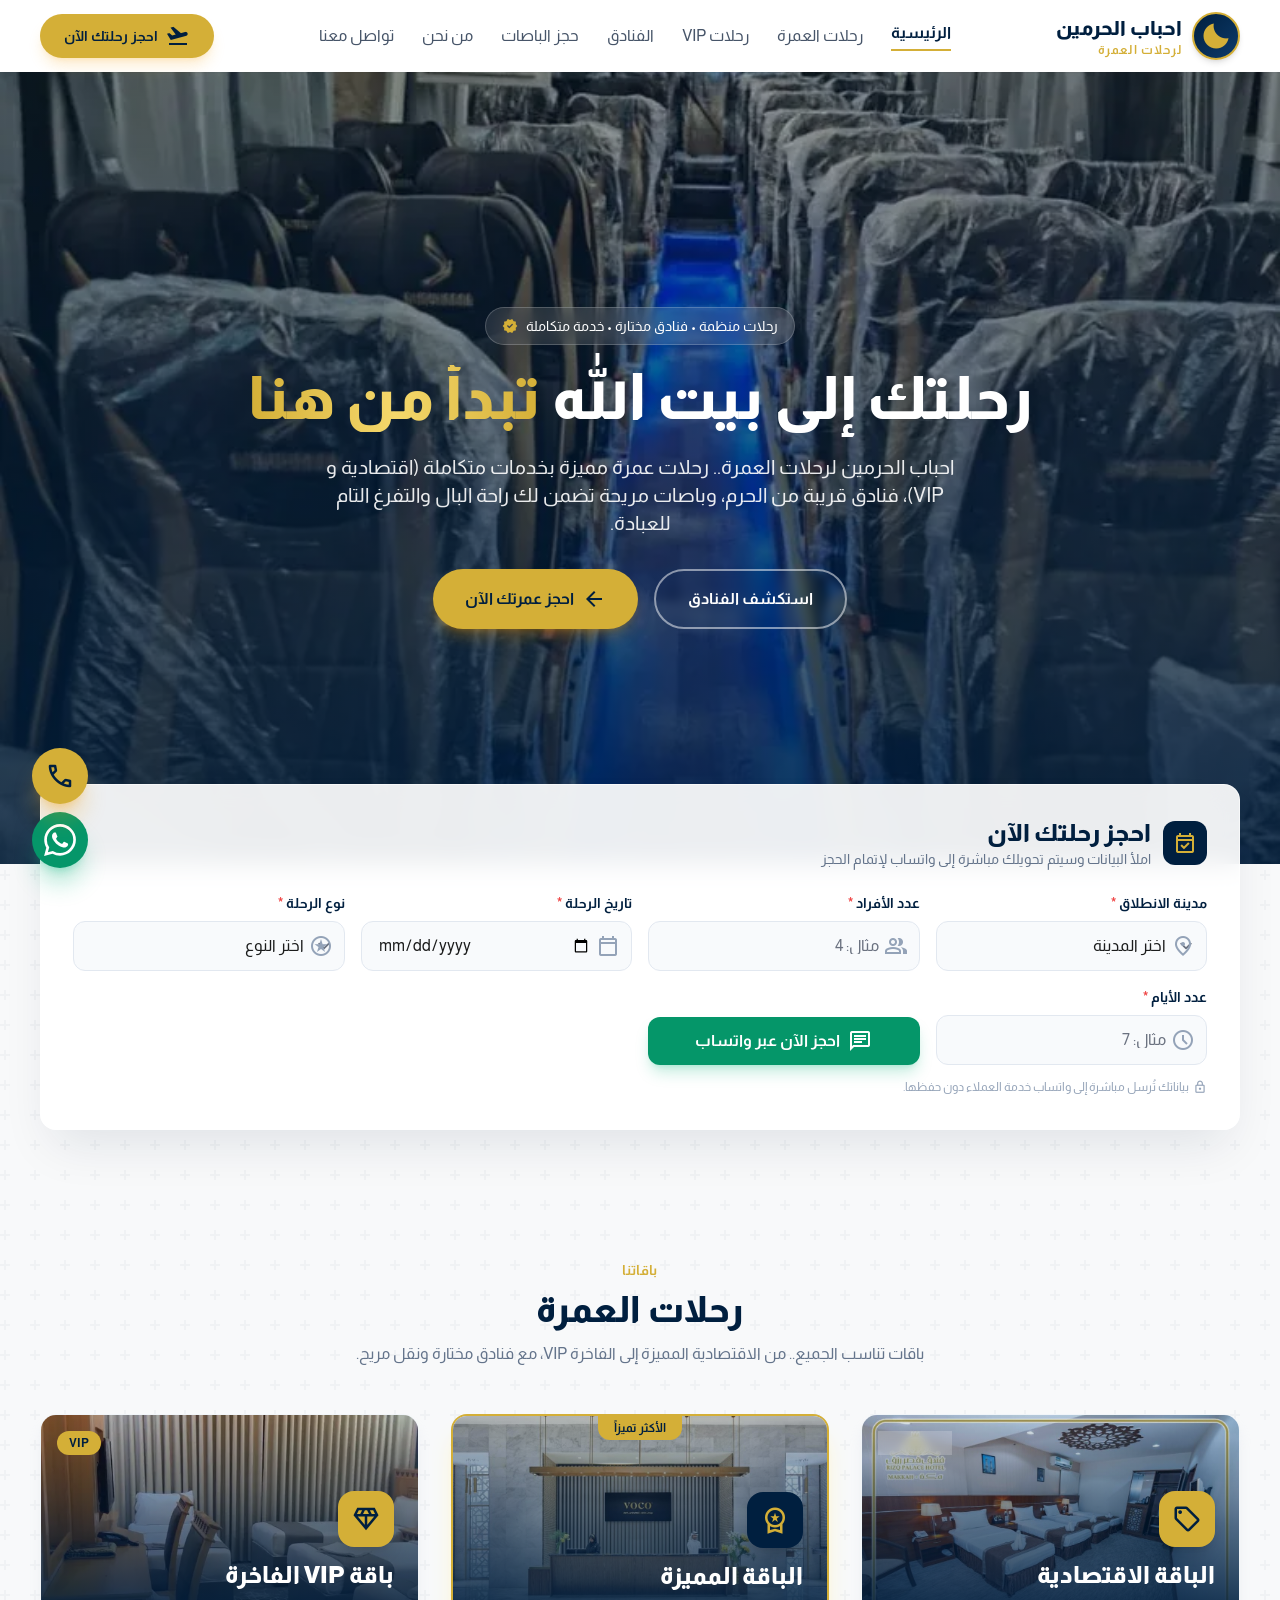
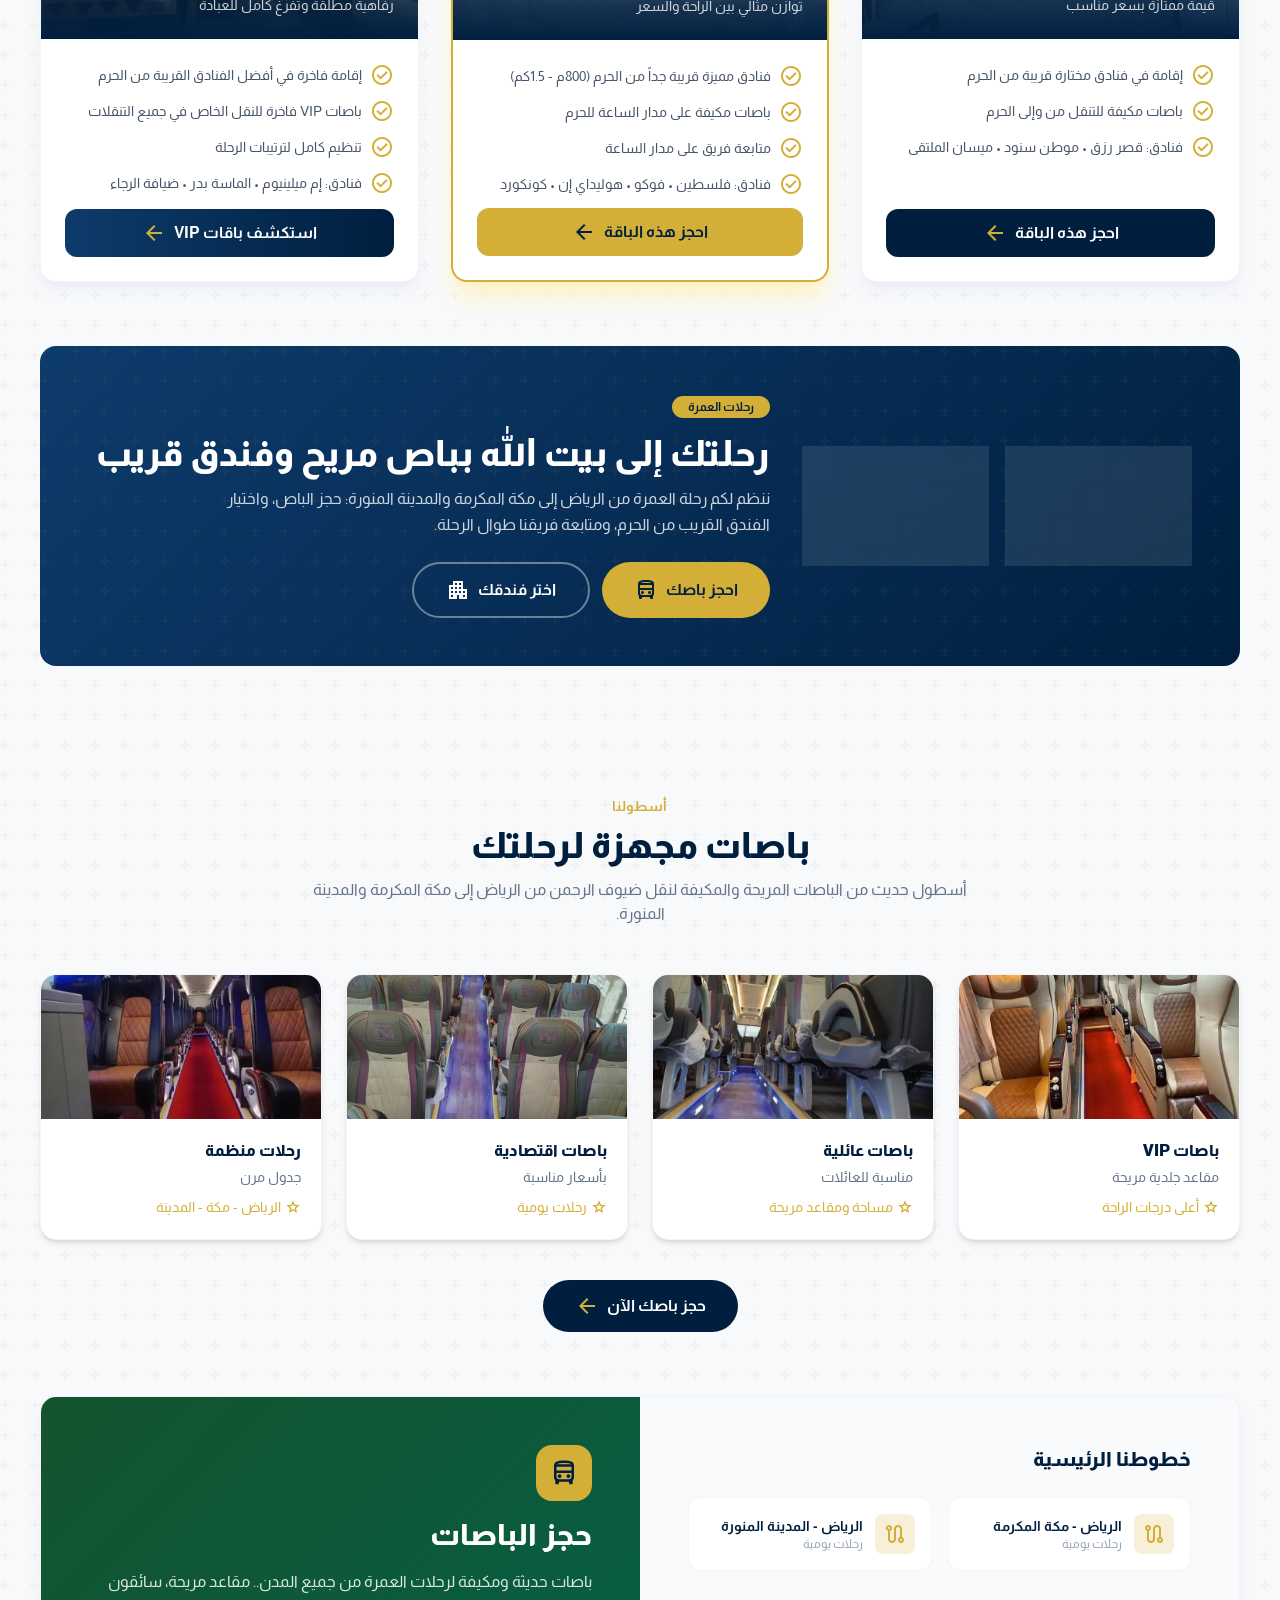
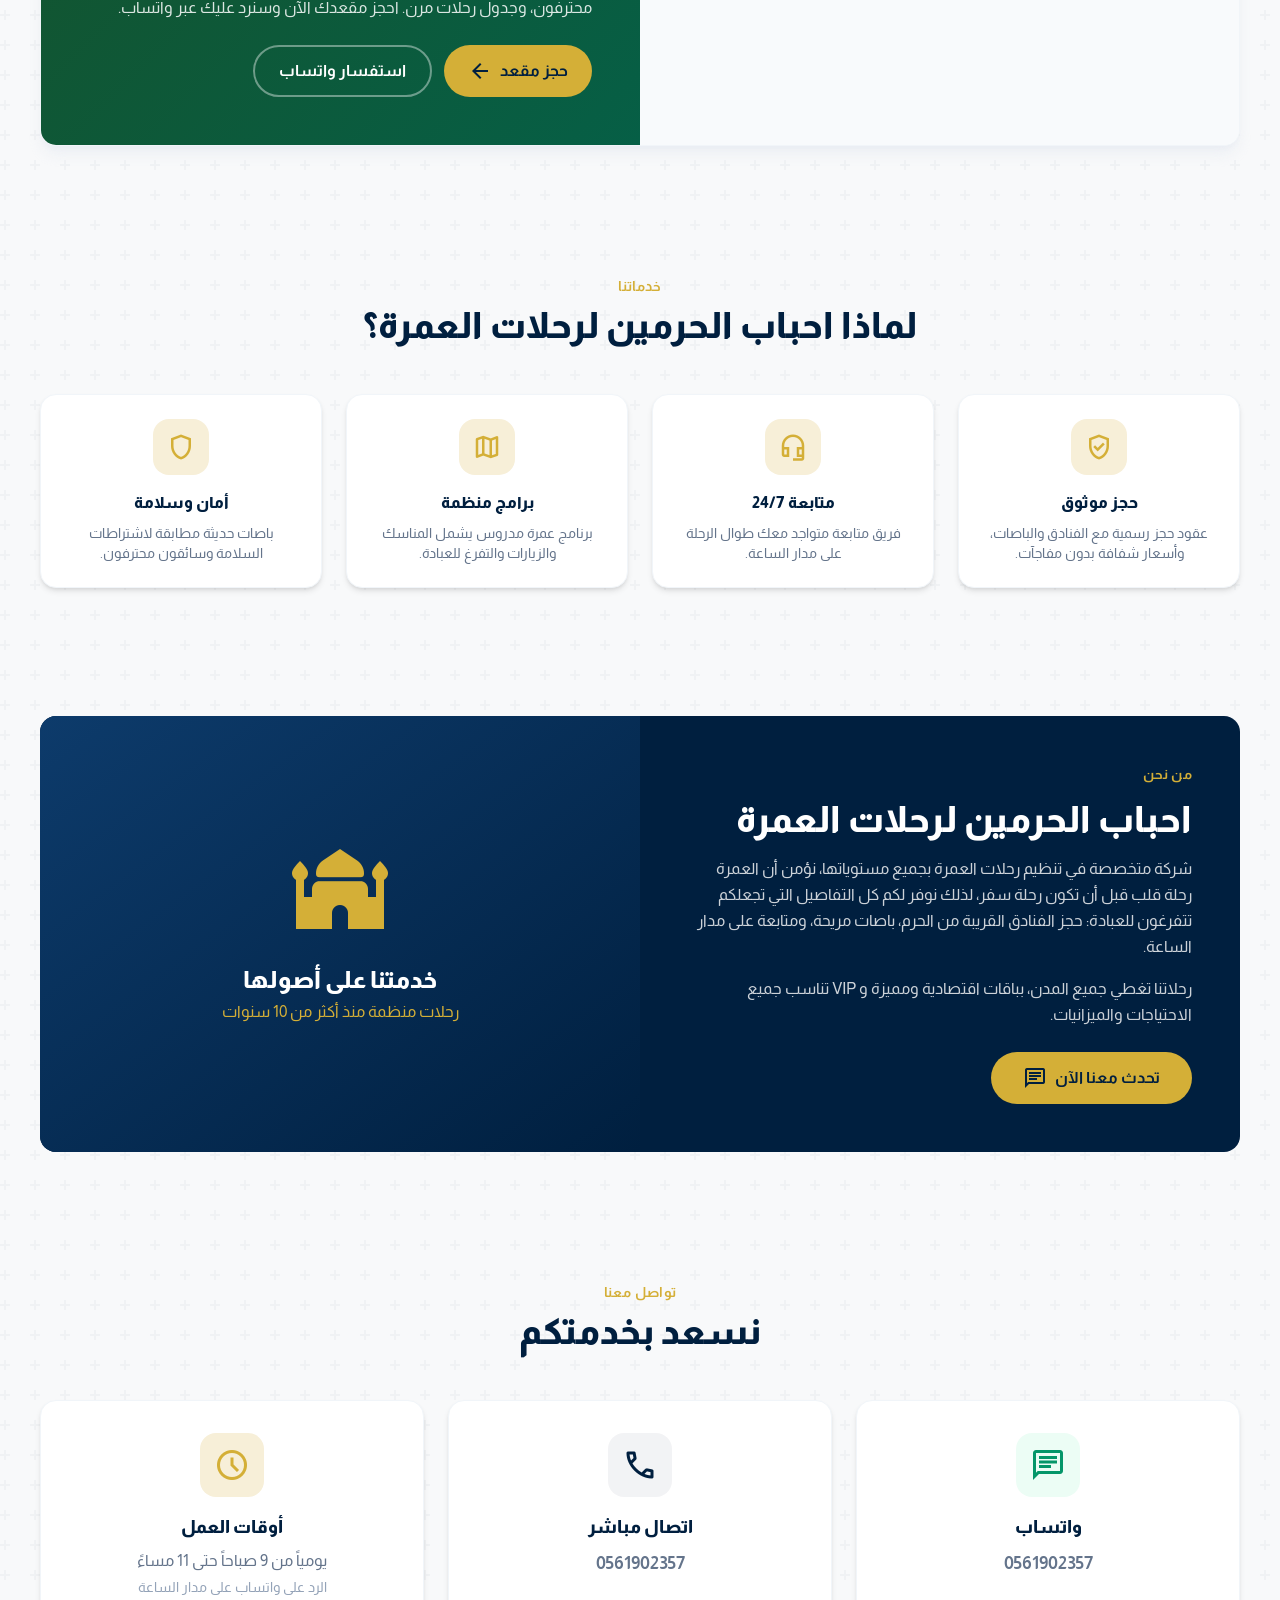
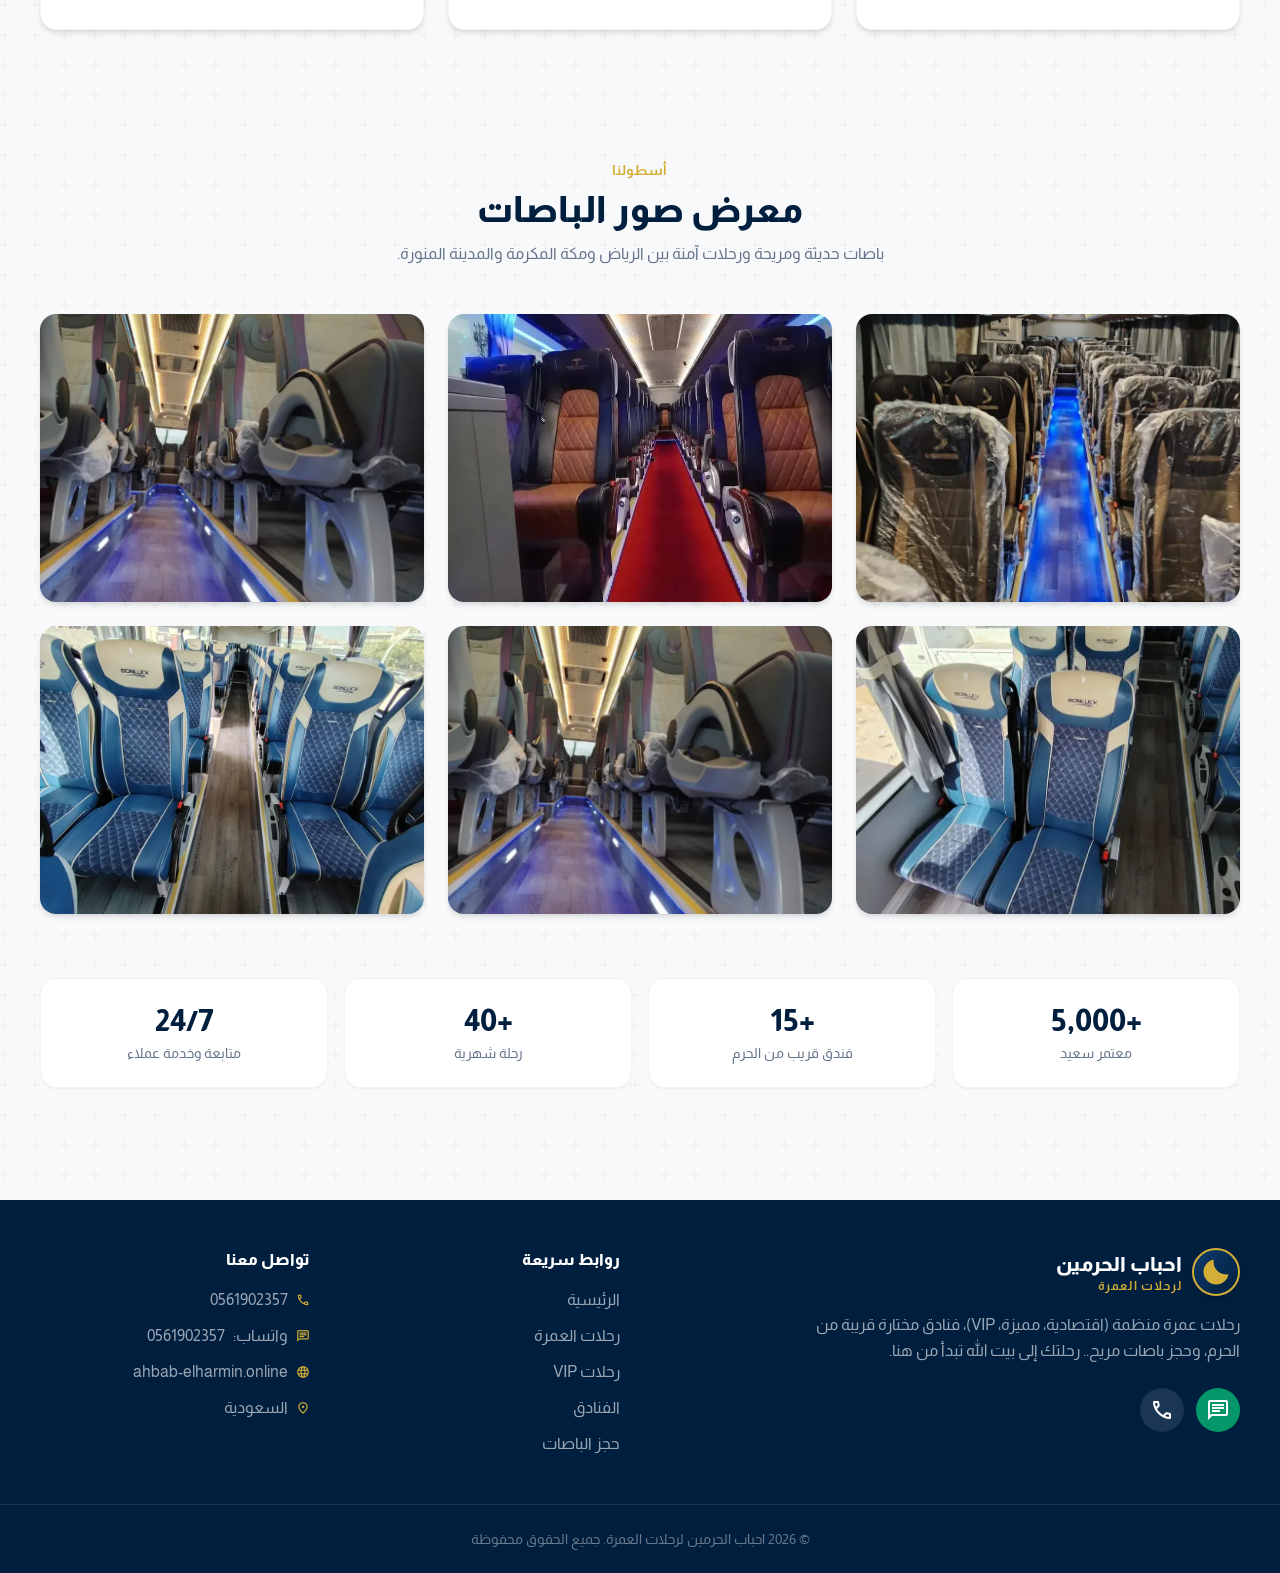
==== index.html @ 5de03bab "Add files via upload" ====
<!DOCTYPE html>
<html dir="rtl" lang="ar">
<head>
<meta charset="utf-8"/>
<meta content="width=device-width, initial-scale=1.0" name="viewport"/>
<title>احباب الحرمين لرحلات العمرة - رحلتك إلى بيت الله تبدأ من هنا</title>
<link href="https://ahbab-elharmin.online/" rel="canonical"/>
<link href="favicon.svg" rel="icon" type="image/svg+xml"/>
<meta content="رحلات عمرة منظمة، فنادق قريبة من الحرم، حجز باصات، وباقات VIP. احجز رحلتك إلى بيت الله الحرام مع احباب الحرمين لرحلات العمرة." name="description"/>
<meta content="احباب الحرمين لرحلات العمرة - رحلتك إلى بيت الله تبدأ من هنا" property="og:title"/>
<meta content="https://ahbab-elharmin.online/" property="og:url"/>
<meta content="website" property="og:type"/>
<meta content="احباب الحرمين لرحلات العمرة" property="og:site_name"/>
<meta content="ar_SA" property="og:locale"/>
<meta content="رحلات عمرة منظمة، فنادق قريبة من الحرم، حجز باصات، وباقات VIP. احجز رحلتك إلى بيت الله الحرام مع احباب الحرمين لرحلات العمرة." property="og:description"/>
<meta content="https://ahbab-elharmin.online/assets/og-image.jpg" property="og:image"/>
<meta content="1200" property="og:image:width"/>
<meta content="630" property="og:image:height"/>
<meta content="image/jpeg" property="og:image:type"/>
<meta content="احباب الحرمين لرحلات العمرة - ahbab-elharmin.online" property="og:image:alt"/>
<meta content="https://ahbab-elharmin.online/assets/og-image.jpg" property="og:image:secure_url"/>
<meta content="summary_large_image" name="twitter:card"/>
<meta content="احباب الحرمين لرحلات العمرة - رحلتك إلى بيت الله تبدأ من هنا" name="twitter:title"/>
<meta content="رحلات عمرة منظمة، فنادق قريبة من الحرم، حجز باصات، وباقات VIP." name="twitter:description"/>
<meta content="https://ahbab-elharmin.online/assets/og-image.jpg" name="twitter:image"/>
<link rel="preload" as="image" href="img/bus/busvip1.webp" fetchpriority="high"/>
<link rel="preload" as="font" type="font/woff2" href="assets/fonts/almarai-800-arabic.woff2" crossorigin/>
<link rel="preload" as="font" type="font/woff2" href="assets/fonts/almarai-700-arabic.woff2" crossorigin/>
<link rel="preload" as="font" type="font/woff2" href="assets/fonts/almarai-400-arabic.woff2" crossorigin/>
<link rel="preload" as="font" type="font/woff2" href="assets/fonts/material-symbols.woff2" crossorigin/>
<link href="assets/site.css?v=20261026" rel="stylesheet"/>
<style>
    body { font-family: 'Almarai', sans-serif; background-color: #F8F9FA; color: #1b1c1c; }
    .islamic-pattern {
      background-image: url("data:image/svg+xml,%3Csvg width='60' height='60' viewBox='0 0 60 60' xmlns='http://www.w3.org/2000/svg'%3E%3Cg fill='none' fill-rule='evenodd'%3E%3Cg fill='%23001F3F' fill-opacity='0.03'%3E%3Cpath d='M36 34v-4h-2v4h-4v2h4v4h2v-4h4v-2h-4zm0-30V0h-2v4h-4v2h4v4h2V6h4V4h-4zM6 34v-4H4v4H0v2h4v4h2v-4h4v-2H6zM6 4V0H4v4H0v2h4v4h2V6h4V4H6z'/%3E%3C/g%3E%3C/g%3E%3C/svg%3E");
    }
    .hero-gradient { background: linear-gradient(to bottom, rgba(0, 31, 63, 0.35) 0%, rgba(0, 31, 63, 0.85) 100%); }
    .hero-slide { transition: opacity 1.5s ease-in-out; }
    .glass-panel { background: rgba(255, 255, 255, 0.92); backdrop-filter: blur(12px); }
    .gold-text { background: linear-gradient(90deg, #D4AF37, #f5d86b, #D4AF37); -webkit-background-clip: text; background-clip: text; color: transparent; }
    .hotel-gradient-1 { background: linear-gradient(135deg, #0d3b6b, #001F3F); }
    .hotel-gradient-2 { background: linear-gradient(135deg, #b8962e, #D4AF37); }
    .hotel-gradient-3 { background: linear-gradient(135deg, #14532d, #065f46); }
    .hotel-gradient-4 { background: linear-gradient(135deg, #4a1d96, #1e1b4b); }
    .hotel-gradient-5 { background: linear-gradient(135deg, #9a3412, #431407); }
    .hotel-gradient-6 { background: linear-gradient(135deg, #0e7490, #164e63); }
    html { scroll-behavior: smooth; }
  </style>
</head>
<body class="islamic-pattern antialiased overflow-x-hidden relative">
<!-- Top Navigation -->
<nav class="relative z-50 bg-white shadow-sm">
  <div class="flex justify-between items-center w-full px-4 md:px-10 max-w-7xl mx-auto py-3">
    <a href="/" class="flex items-center gap-2.5 shrink-0 group">
      <span class="relative flex items-center justify-center w-11 h-11 md:w-12 md:h-12 rounded-full bg-gradient-to-br from-brand-navy to-brand-navy-light border-2 border-brand-gold shadow-md group-hover:scale-105 transition-transform">
        <span class="material-symbols-outlined text-brand-gold text-2xl md:text-3xl" style="font-variation-settings:'FILL' 1;">bedtime</span>
      </span>
      <span class="flex flex-col leading-tight">
        <span class="font-extrabold text-lg md:text-xl text-brand-navy dark:text-white">احباب الحرمين</span>
        <span class="text-[11px] md:text-xs font-bold text-brand-gold tracking-widest">لرحلات العمرة</span>
      </span>
    </a>
    <div class="hidden lg:flex gap-7 items-center">
      <a class="text-brand-navy font-bold border-b-2 border-brand-gold pb-1" href="/">الرئيسية</a>
      <a class="text-slate-600 hover:text-brand-navy font-medium transition-colors" href="/#packages">رحلات العمرة</a>
      <a class="text-slate-600 hover:text-brand-navy font-medium transition-colors" href="vip">رحلات VIP</a>
      <a class="text-slate-600 hover:text-brand-navy font-medium transition-colors" href="hotels">الفنادق</a>
      <a class="text-slate-600 hover:text-brand-navy font-medium transition-colors" href="buses">حجز الباصات</a>
      <a class="text-slate-600 hover:text-brand-navy font-medium transition-colors" href="/#about">من نحن</a>
      <a class="text-slate-600 hover:text-brand-navy font-medium transition-colors" href="/#contact">تواصل معنا</a>
    </div>
    <div class="flex items-center gap-3 flex-row-reverse">
      <a href="https://wa.me/966561902357" target="_blank" class="hidden md:flex items-center gap-2 bg-brand-gold text-brand-navy font-bold text-sm px-6 py-2.5 rounded-full hover:bg-yellow-500 transition-all shadow-lg shadow-amber-500/20">
        <span class="material-symbols-outlined">flight_takeoff</span>
        احجز رحلتك الآن
      </a>
      <a href="tel:+966561902357" class="flex md:hidden items-center justify-center w-10 h-10 rounded-full bg-emerald-600 text-white">
        <span class="material-symbols-outlined">call</span>
      </a>
    </div>
  </div>
</nav>

<main>
<!-- Hero Section -->
<section class="relative w-full min-h-[88vh] flex items-center justify-center">
  <div class="absolute inset-0 hero-slide bg-cover bg-center opacity-100" style="background-image:url('img/bus/busvip1.webp')"></div>
  <div class="absolute inset-0 hero-slide bg-cover bg-center opacity-0" data-bg="img/bus/riyadh-makkah.webp"></div>
  <div class="absolute inset-0 hero-slide bg-cover bg-center opacity-0" data-bg="img/bus/bus2.webp"></div>
  <div class="absolute inset-0 hero-gradient"></div>
  <div class="relative z-20 text-center px-4 md:px-10 max-w-7xl mx-auto py-16 flex flex-col items-center gap-6">
    <span class="px-4 py-1.5 rounded-full bg-white/10 backdrop-blur-md border border-white/20 text-white text-sm flex items-center gap-2 flex-row-reverse">
      <span class="material-symbols-outlined text-brand-gold text-base" style="font-variation-settings:'FILL' 1;">verified</span>
      رحلات منظمة • فنادق مختارة • خدمة متكاملة
    </span>
    <h1 class="font-extrabold text-4xl md:text-6xl text-white leading-tight max-w-4xl">رحلتك إلى بيت الله <span class="gold-text">تبدأ من هنا</span></h1>
    <p class="text-lg md:text-xl text-white/90 max-w-2xl leading-relaxed">احباب الحرمين لرحلات العمرة.. رحلات عمرة مميزة بخدمات متكاملة (اقتصادية و VIP)، فنادق قريبة من الحرم، وباصات مريحة تضمن لك راحة البال والتفرغ التام للعبادة.</p>
    <div class="flex flex-col sm:flex-row-reverse gap-4 justify-center pt-2">
      <a href="https://wa.me/966561902357?text=%D8%A7%D9%84%D8%B3%D9%84%D8%A7%D9%85%20%D8%B9%D9%84%D9%8A%D9%83%D9%85%2C%20%D8%A3%D8%B1%D8%BA%D8%A8%20%D8%A8%D8%A7%D9%84%D8%A7%D8%B3%D8%AA%D9%81%D8%B3%D8%A7%D8%B1%20%D8%B9%D9%86%20%D8%B1%D8%AD%D9%84%D8%A7%D8%AA%20%D8%A7%D9%84%D8%B9%D9%85%D8%B1%D8%A9" target="_blank" class="bg-brand-gold text-brand-navy font-bold text-base px-8 py-4 rounded-full hover:bg-yellow-500 transition-all shadow-lg shadow-amber-500/30 flex items-center justify-center gap-2 flex-row-reverse hover:scale-105">
        احجز عمرتك الآن
        <span class="material-symbols-outlined">arrow_back</span>
      </a>
      <a href="hotels" class="border-2 border-white/50 text-white font-bold text-base px-8 py-4 rounded-full hover:bg-white/10 transition-all backdrop-blur-sm flex items-center justify-center gap-2 flex-row-reverse">
        استكشف الفنادق
      </a>
    </div>
  </div>
</section>

<!-- Booking Form (Overlapping Hero) -->
<section id="book" class="relative z-30 max-w-7xl mx-auto px-4 md:px-10 -mt-14 md:-mt-20 pb-16">
  <div class="glass-panel rounded-2xl shadow-2xl shadow-brand-navy/10 p-6 md:p-8 border border-white/60">
    <div class="flex items-center gap-3 mb-6">
      <span class="w-11 h-11 rounded-xl bg-brand-navy text-brand-gold flex items-center justify-center">
        <span class="material-symbols-outlined">event_available</span>
      </span>
      <div>
        <h2 class="font-extrabold text-xl md:text-2xl text-brand-navy">احجز رحلتك الآن</h2>
        <p class="text-slate-500 text-sm">املأ البيانات وسيتم تحويلك مباشرة إلى واتساب لإتمام الحجز</p>
      </div>
    </div>
    <form id="bookingForm" novalidate class="grid grid-cols-1 sm:grid-cols-2 lg:grid-cols-4 gap-4 items-end">
      <div class="flex flex-col gap-2">
        <label class="text-sm font-bold text-brand-navy">مدينة الانطلاق <span class="text-red-500">*</span></label>
        <div class="relative">
          <span class="absolute right-3 top-1/2 -translate-y-1/2 material-symbols-outlined text-slate-400">location_on</span>
          <select id="bFrom" class="w-full bg-slate-50 border border-slate-200 rounded-xl py-3 pl-4 pr-10 focus:ring-2 focus:ring-brand-gold focus:border-brand-gold appearance-none" required>
            <option value="">اختر المدينة</option>
            <option>الرياض</option>
          </select>
        </div>
      </div>
      <div class="flex flex-col gap-2">
        <label class="text-sm font-bold text-brand-navy">عدد الأفراد <span class="text-red-500">*</span></label>
        <div class="relative">
          <span class="absolute right-3 top-1/2 -translate-y-1/2 material-symbols-outlined text-slate-400">group</span>
          <input id="bPeople" type="number" min="1" placeholder="مثال: 4" class="w-full bg-slate-50 border border-slate-200 rounded-xl py-3 pl-4 pr-10 focus:ring-2 focus:ring-brand-gold focus:border-brand-gold" required/>
        </div>
      </div>
      <div class="flex flex-col gap-2">
        <label class="text-sm font-bold text-brand-navy">تاريخ الرحلة <span class="text-red-500">*</span></label>
        <div class="relative">
          <span class="absolute right-3 top-1/2 -translate-y-1/2 material-symbols-outlined text-slate-400">calendar_today</span>
          <input id="bDate" type="date" class="w-full bg-slate-50 border border-slate-200 rounded-xl py-3 pl-4 pr-10 focus:ring-2 focus:ring-brand-gold focus:border-brand-gold" required/>
        </div>
      </div>
      <div class="flex flex-col gap-2">
        <label class="text-sm font-bold text-brand-navy">نوع الرحلة <span class="text-red-500">*</span></label>
        <div class="relative">
          <span class="absolute right-3 top-1/2 -translate-y-1/2 material-symbols-outlined text-slate-400">stars</span>
          <select id="bType" class="w-full bg-slate-50 border border-slate-200 rounded-xl py-3 pl-4 pr-10 focus:ring-2 focus:ring-brand-gold focus:border-brand-gold appearance-none" required>
            <option value="">اختر النوع</option>
            <option>اقتصادية</option>
            <option>VIP</option>
          </select>
        </div>
      </div>
      <div class="flex flex-col gap-2">
        <label class="text-sm font-bold text-brand-navy">عدد الأيام <span class="text-red-500">*</span></label>
        <div class="relative">
          <span class="absolute right-3 top-1/2 -translate-y-1/2 material-symbols-outlined text-slate-400">schedule</span>
          <input id="bDays" type="number" min="1" placeholder="مثال: 7" class="w-full bg-slate-50 border border-slate-200 rounded-xl py-3 pl-4 pr-10 focus:ring-2 focus:ring-brand-gold focus:border-brand-gold" required/>
        </div>
      </div>
      <button id="bookBtn" type="submit" class="w-full bg-emerald-600 hover:bg-emerald-700 text-white font-bold text-base py-3 rounded-xl transition-colors flex items-center justify-center gap-2 h-[48px] shadow-lg shadow-emerald-500/25">
        <span class="material-symbols-outlined">chat</span>
        احجز الآن عبر واتساب
      </button>
    </form>
    <div id="formError" class="hidden mt-4 text-sm font-bold text-red-600 bg-red-50 border border-red-200 rounded-lg px-4 py-3"></div>
    <p class="text-xs text-slate-400 mt-3 flex items-center gap-1">
      <span class="material-symbols-outlined text-sm">lock</span>
      بياناتك تُرسل مباشرة إلى واتساب خدمة العملاء دون حفظها.
    </p>
  </div>
</section>

<!-- Packages -->
<section id="packages" class="max-w-7xl mx-auto px-4 md:px-10 py-16">
  <div class="text-center mb-12">
    <span class="text-brand-gold font-bold tracking-wide text-sm">باقاتنا</span>
    <h2 class="font-extrabold text-3xl md:text-4xl text-brand-navy mt-2">رحلات العمرة</h2>
    <p class="text-slate-500 mt-3 max-w-2xl mx-auto">باقات تناسب الجميع.. من الاقتصادية المميزة إلى الفاخرة VIP، مع فنادق مختارة ونقل مريح.</p>
  </div>
  <div class="grid grid-cols-1 md:grid-cols-3 gap-8">
    <!-- Economic package -->
    <div class="group bg-white rounded-2xl border border-slate-100 shadow-lg shadow-slate-200/60 overflow-hidden flex flex-col hover:-translate-y-1 transition-transform duration-300">
      <div class="relative h-56 overflow-hidden">
        <img src="img/hotel/qasr-rizq.jpg" alt="الباقة الاقتصادية - فنادق قريبة من الحرم" loading="lazy" decoding="async" class="absolute inset-0 w-full h-full object-cover transition-transform duration-500 group-hover:scale-105"/>
        <div class="absolute inset-0 bg-gradient-to-t from-brand-navy via-brand-navy/60 to-brand-navy/10"></div>
        <span class="absolute top-4 left-4 bg-white/20 backdrop-blur-sm text-white text-xs px-3 py-1 rounded-full">الأكثر طلباً</span>
        <div class="absolute bottom-0 right-0 left-0 p-6">
          <span class="w-14 h-14 rounded-2xl bg-brand-gold text-brand-navy flex items-center justify-center mb-3 shadow-lg">
            <span class="material-symbols-outlined text-3xl">local_offer</span>
          </span>
          <h3 class="text-white font-extrabold text-2xl">الباقة الاقتصادية</h3>
          <p class="text-white/80 text-sm mt-1">قيمة ممتازة بسعر مناسب</p>
        </div>
      </div>
      <div class="p-6 flex flex-col gap-3 flex-1">
        <div class="flex items-center gap-2 text-slate-600 text-sm"><span class="material-symbols-outlined text-brand-gold">check_circle</span>إقامة في فنادق مختارة قريبة من الحرم</div>
        <div class="flex items-center gap-2 text-slate-600 text-sm"><span class="material-symbols-outlined text-brand-gold">check_circle</span>باصات مكيفة للتنقل من وإلى الحرم</div>
        <div class="flex items-center gap-2 text-slate-600 text-sm"><span class="material-symbols-outlined text-brand-gold">check_circle</span>فنادق: قصر رزق • موطن سنود • ميسان الملتقى</div>
        <a href="https://wa.me/966561902357?text=%D8%A7%D9%84%D8%B3%D9%84%D8%A7%D9%85%20%D8%B9%D9%84%D9%8A%D9%83%D9%85%2C%20%D8%A3%D8%B1%D8%BA%D8%A8%20%D8%A8%D8%AD%D8%AC%D8%B2%20%D8%A7%D9%84%D8%A8%D8%A7%D9%82%D8%A9%20%D8%A7%D9%84%D8%A7%D9%82%D8%AA%D8%B5%D8%A7%D8%AF%D9%8A%D8%A9%20%D9%84%D9%84%D8%B9%D9%85%D8%B1%D8%A9" target="_blank" class="mt-auto inline-flex items-center justify-center gap-2 bg-brand-navy text-white font-bold py-3 rounded-xl hover:bg-brand-navy-light transition-colors">
          احجز هذه الباقة <span class="material-symbols-outlined text-brand-gold">arrow_back</span>
        </a>
      </div>
    </div>
    <!-- Premium package -->
    <div class="group bg-white rounded-2xl border-2 border-brand-gold shadow-xl shadow-amber-100 overflow-hidden flex flex-col hover:-translate-y-1 transition-transform duration-300 relative">
      <span class="absolute top-0 left-1/2 -translate-x-1/2 z-10 bg-brand-gold text-brand-navy text-xs font-bold px-4 py-1 rounded-b-xl">الأكثر تميزاً</span>
      <div class="relative h-56 overflow-hidden">
        <img src="img/hotel/foco.jpg" alt="الباقة المميزة - فنادق قريبة جداً من الحرم" loading="lazy" decoding="async" class="absolute inset-0 w-full h-full object-cover transition-transform duration-500 group-hover:scale-105"/>
        <div class="absolute inset-0 bg-gradient-to-t from-brand-navy via-brand-navy/60 to-brand-navy/10"></div>
        <div class="absolute bottom-0 right-0 left-0 p-6">
          <span class="w-14 h-14 rounded-2xl bg-brand-navy text-brand-gold flex items-center justify-center mb-3 shadow-lg">
            <span class="material-symbols-outlined text-3xl">workspace_premium</span>
          </span>
          <h3 class="text-white font-extrabold text-2xl">الباقة المميزة</h3>
          <p class="text-white/80 text-sm mt-1">توازن مثالي بين الراحة والسعر</p>
        </div>
      </div>
      <div class="p-6 flex flex-col gap-3 flex-1">
        <div class="flex items-center gap-2 text-slate-600 text-sm"><span class="material-symbols-outlined text-brand-gold">check_circle</span>فنادق مميزة قريبة جداً من الحرم (800م - 1.5كم)</div>
        <div class="flex items-center gap-2 text-slate-600 text-sm"><span class="material-symbols-outlined text-brand-gold">check_circle</span>باصات مكيفة على مدار الساعة للحرم</div>
        <div class="flex items-center gap-2 text-slate-600 text-sm"><span class="material-symbols-outlined text-brand-gold">check_circle</span>متابعة فريق على مدار الساعة</div>
        <div class="flex items-center gap-2 text-slate-600 text-sm"><span class="material-symbols-outlined text-brand-gold">check_circle</span>فنادق: فلسطين • فوكو • هوليداي إن • كونكورد</div>
        <a href="https://wa.me/966561902357?text=%D8%A7%D9%84%D8%B3%D9%84%D8%A7%D9%85%20%D8%B9%D9%84%D9%8A%D9%83%D9%85%2C%20%D8%A3%D8%B1%D8%BA%D8%A8%20%D8%A8%D8%AD%D8%AC%D8%B2%20%D8%A7%D9%84%D8%A8%D8%A7%D9%82%D8%A9%20%D8%A7%D9%84%D9%85%D9%85%D9%8A%D8%B2%D8%A9%20%D9%84%D9%84%D8%B9%D9%85%D8%B1%D8%A9" target="_blank" class="mt-auto inline-flex items-center justify-center gap-2 bg-brand-gold text-brand-navy font-bold py-3 rounded-xl hover:bg-yellow-500 transition-colors">
          احجز هذه الباقة <span class="material-symbols-outlined text-brand-navy">arrow_back</span>
        </a>
      </div>
    </div>
    <!-- VIP package -->
    <div class="group bg-white rounded-2xl border border-slate-100 shadow-lg shadow-slate-200/60 overflow-hidden flex flex-col hover:-translate-y-1 transition-transform duration-300">
      <div class="relative h-56 overflow-hidden">
        <img src="img/hotel/vip1.webp" alt="باقة VIP الفاخرة - أفضل الفنادق القريبة من الحرم" loading="lazy" decoding="async" class="absolute inset-0 w-full h-full object-cover transition-transform duration-500 group-hover:scale-105"/>
        <div class="absolute inset-0 bg-gradient-to-t from-brand-navy via-brand-navy/60 to-brand-navy/10"></div>
        <span class="absolute top-4 left-4 bg-brand-gold text-brand-navy text-xs px-3 py-1 rounded-full font-bold">VIP</span>
        <div class="absolute bottom-0 right-0 left-0 p-6">
          <span class="w-14 h-14 rounded-2xl bg-brand-gold text-brand-navy flex items-center justify-center mb-3 shadow-lg">
            <span class="material-symbols-outlined text-3xl">diamond</span>
          </span>
          <h3 class="text-white font-extrabold text-2xl">باقة VIP الفاخرة</h3>
          <p class="text-white/80 text-sm mt-1">رفاهية مطلقة وتفرغ كامل للعبادة</p>
        </div>
      </div>
      <div class="p-6 flex flex-col gap-3 flex-1">
        <div class="flex items-center gap-2 text-slate-600 text-sm"><span class="material-symbols-outlined text-brand-gold">check_circle</span>إقامة فاخرة في أفضل الفنادق القريبة من الحرم</div>
        <div class="flex items-center gap-2 text-slate-600 text-sm"><span class="material-symbols-outlined text-brand-gold">check_circle</span>باصات VIP فاخرة للنقل الخاص في جميع التنقلات</div>
        <div class="flex items-center gap-2 text-slate-600 text-sm"><span class="material-symbols-outlined text-brand-gold">check_circle</span>تنظيم كامل لترتيبات الرحلة</div>
        <div class="flex items-center gap-2 text-slate-600 text-sm"><span class="material-symbols-outlined text-brand-gold">check_circle</span>فنادق: إم ميلينيوم • الماسة بدر • ضيافة الرجاء</div>
        <a href="vip" class="mt-auto inline-flex items-center justify-center gap-2 bg-gradient-to-l from-brand-navy to-brand-navy-light text-white font-bold py-3 rounded-xl hover:opacity-90 transition-opacity">
          استكشف باقات VIP <span class="material-symbols-outlined text-brand-gold">arrow_back</span>
        </a>
      </div>
    </div>
  </div>
</section>

<!-- Trip CTA band -->
<section class="max-w-7xl mx-auto px-4 md:px-10 pb-16">
  <div class="hotel-gradient-1 rounded-2xl overflow-hidden relative">
    <div class="absolute inset-0 bg-[url('data:image/svg+xml,%3Csvg%20width%3D%2760%27%20height%3D%2760%27%20viewBox%3D%270%200%2060%2060%27%20xmlns%3D%27http%3A%2F%2Fwww.w3.org%2F2000%2Fsvg%27%3E%3Cg%20fill%3D%27none%27%20fill-rule%3D%27evenodd%27%3E%3Cg%20fill%3D%27%23D4AF37%27%20fill-opacity%3D%270.08%27%3E%3Cpath%20d%3D%27M36%2034v-4h-2v4h-4v2h4v4h2v-4h4v-2h-4zm0-30V0h-2v4h-4v2h4v4h2V6h4V4h-4zM6%2034v-4H4v4H0v2h4v4h2v-4h4v-2H6zM6%204V0H4v4H0v2h4v4h2V6h4V4H6z%27%2F%3E%3C%2Fg%3E%3C%2Fg%3E%3C%2Fsvg%3E')] opacity-60"></div>
    <div class="relative p-8 md:p-12 flex flex-col md:flex-row-reverse items-center gap-8">
      <div class="flex-1 text-center md:text-right">
        <span class="bg-brand-gold text-brand-navy text-xs font-bold px-4 py-1 rounded-full">رحلات العمرة</span>
        <h2 class="text-white font-extrabold text-2xl md:text-4xl mt-4 leading-relaxed">رحلتك إلى بيت الله بباص مريح وفندق قريب</h2>
        <p class="text-white/80 mt-3 max-w-xl leading-relaxed">ننظم لكم رحلة العمرة من الرياض إلى مكة المكرمة والمدينة المنورة: حجز الباص، واختيار الفندق القريب من الحرم، ومتابعة فريقنا طوال الرحلة.</p>
        <div class="flex flex-wrap gap-3 mt-6">
          <a href="buses" class="inline-flex items-center gap-2 bg-brand-gold text-brand-navy font-bold px-8 py-3.5 rounded-full hover:bg-yellow-500 transition-colors">
            احجز باصك
            <span class="material-symbols-outlined">directions_bus</span>
          </a>
          <a href="hotels" class="inline-flex items-center gap-2 border-2 border-white/40 text-white font-bold px-8 py-3.5 rounded-full hover:bg-white/10 transition-colors">
            اختر فندقك
            <span class="material-symbols-outlined">apartment</span>
          </a>
        </div>
      </div>
      <div class="grid grid-cols-2 gap-4">
        <div class="bg-white/10 backdrop-blur rounded-xl p-5 text-center border border-white/10">
          <span class="material-symbols-outlined text-brand-gold text-4xl">directions_bus</span>
          <div class="text-white font-bold mt-2">باصات مريحة</div>
        </div>
        <div class="bg-white/10 backdrop-blur rounded-xl p-5 text-center border border-white/10">
          <span class="material-symbols-outlined text-brand-gold text-4xl">apartment</span>
          <div class="text-white font-bold mt-2">فنادق قريبة من الحرم</div>
        </div>
      </div>
    </div>
  </div>
</section>

<!-- Buses preview -->
<section class="max-w-7xl mx-auto px-4 md:px-10 py-16">
  <div class="text-center mb-12">
    <span class="text-brand-gold font-bold tracking-wide text-sm">أسطولنا</span>
    <h2 class="font-extrabold text-3xl md:text-4xl text-brand-navy mt-2">باصات مجهزة لرحلتك</h2>
    <p class="text-slate-500 mt-3 max-w-2xl mx-auto">أسطول حديث من الباصات المريحة والمكيفة لنقل ضيوف الرحمن من الرياض إلى مكة المكرمة والمدينة المنورة.</p>
  </div>
  <div class="grid grid-cols-1 sm:grid-cols-2 lg:grid-cols-4 gap-6">
    <a href="buses" class="bg-white rounded-2xl border border-slate-100 shadow-md overflow-hidden group hover:shadow-xl transition-shadow">
      <div class="h-36 overflow-hidden">
        <img src="img/bus/busvip.webp" alt="باص VIP" class="w-full h-full object-cover group-hover:scale-105 transition-transform duration-500" loading="lazy" decoding="async"/>
      </div>
      <div class="p-5">
        <h3 class="font-extrabold text-brand-navy">باصات VIP</h3>
        <p class="text-slate-500 text-sm mt-1">مقاعد جلدية مريحة</p>
        <div class="flex items-center gap-1 text-brand-gold mt-2 text-sm"><span class="material-symbols-outlined text-base">star</span>أعلى درجات الراحة</div>
      </div>
    </a>
    <a href="buses" class="bg-white rounded-2xl border border-slate-100 shadow-md overflow-hidden group hover:shadow-xl transition-shadow">
      <div class="h-36 overflow-hidden">
        <img src="img/bus/bus2.webp" alt="باص عائلي" class="w-full h-full object-cover group-hover:scale-105 transition-transform duration-500" loading="lazy" decoding="async"/>
      </div>
      <div class="p-5">
        <h3 class="font-extrabold text-brand-navy">باصات عائلية</h3>
        <p class="text-slate-500 text-sm mt-1">مناسبة للعائلات</p>
        <div class="flex items-center gap-1 text-brand-gold mt-2 text-sm"><span class="material-symbols-outlined text-base">star</span>مساحة ومقاعد مريحة</div>
      </div>
    </a>
    <a href="buses" class="bg-white rounded-2xl border border-slate-100 shadow-md overflow-hidden group hover:shadow-xl transition-shadow">
      <div class="h-36 overflow-hidden">
        <img src="img/bus/bus1.webp" alt="باص اقتصادي" class="w-full h-full object-cover group-hover:scale-105 transition-transform duration-500" loading="lazy" decoding="async"/>
      </div>
      <div class="p-5">
        <h3 class="font-extrabold text-brand-navy">باصات اقتصادية</h3>
        <p class="text-slate-500 text-sm mt-1">بأسعار مناسبة</p>
        <div class="flex items-center gap-1 text-brand-gold mt-2 text-sm"><span class="material-symbols-outlined text-base">star</span>رحلات يومية</div>
      </div>
    </a>
    <a href="buses" class="bg-white rounded-2xl border border-slate-100 shadow-md overflow-hidden group hover:shadow-xl transition-shadow">
      <div class="h-36 overflow-hidden">
        <img src="img/bus/riyadh-makkah.webp" alt="رحلة الرياض إلى مكة" class="w-full h-full object-cover group-hover:scale-105 transition-transform duration-500" loading="lazy" decoding="async"/>
      </div>
      <div class="p-5">
        <h3 class="font-extrabold text-brand-navy">رحلات منظمة</h3>
        <p class="text-slate-500 text-sm mt-1">جدول مرن</p>
        <div class="flex items-center gap-1 text-brand-gold mt-2 text-sm"><span class="material-symbols-outlined text-base">star</span>الرياض - مكة - المدينة</div>
      </div>
    </a>
  </div>
  <div class="text-center mt-10">
    <a href="buses" class="inline-flex items-center gap-2 bg-brand-navy text-white font-bold px-8 py-3.5 rounded-full hover:bg-brand-navy-light transition-colors">
      حجز باصك الآن
      <span class="material-symbols-outlined text-brand-gold">arrow_back</span>
    </a>
  </div>
</section>

<!-- Buses CTA -->
<section id="buses" class="max-w-7xl mx-auto px-4 md:px-10 pb-16">
  <div class="bg-white rounded-2xl border border-slate-100 shadow-lg shadow-slate-200/60 overflow-hidden flex flex-col md:flex-row-reverse">
    <div class="hotel-gradient-3 p-8 md:p-12 md:w-1/2 flex flex-col justify-center gap-4">
      <span class="w-14 h-14 rounded-2xl bg-brand-gold text-brand-navy flex items-center justify-center">
        <span class="material-symbols-outlined text-3xl">directions_bus</span>
      </span>
      <h2 class="text-white font-extrabold text-2xl md:text-3xl">حجز الباصات</h2>
      <p class="text-white/85 leading-relaxed">باصات حديثة ومكيفة لرحلات العمرة من جميع المدن.. مقاعد مريحة، سائقون محترفون، وجدول رحلات مرن. احجز مقعدك الآن وسنرد عليك عبر واتساب.</p>
      <div class="flex flex-wrap gap-3 mt-2">
        <a href="buses" class="inline-flex items-center gap-2 bg-brand-gold text-brand-navy font-bold px-6 py-3 rounded-full hover:bg-yellow-500 transition-colors">
          حجز مقعد <span class="material-symbols-outlined">arrow_back</span>
        </a>
        <a href="https://wa.me/966561902357?text=%D8%A7%D9%84%D8%B3%D9%84%D8%A7%D9%85%20%D8%B9%D9%84%D9%8A%D9%83%D9%85%2C%20%D8%A3%D8%B1%D8%BA%D8%A8%20%D8%A8%D8%A7%D9%84%D8%A7%D8%B3%D8%AA%D9%81%D8%B3%D8%A7%D8%B1%20%D8%B9%D9%86%20%D8%AD%D8%AC%D8%B2%20%D8%A7%D9%84%D8%A8%D8%A7%D8%B5%D8%A7%D8%AA" target="_blank" class="inline-flex items-center gap-2 border-2 border-white/40 text-white font-bold px-6 py-3 rounded-full hover:bg-white/10 transition-colors">
          استفسار واتساب
        </a>
      </div>
    </div>
    <div class="p-8 md:p-12 md:w-1/2 bg-slate-50">
      <h3 class="font-extrabold text-brand-navy text-xl mb-6">خطوطنا الرئيسية</h3>
      <div class="grid grid-cols-1 sm:grid-cols-2 gap-4">
        <div class="bg-white rounded-xl border border-slate-100 p-4 flex items-center gap-3">
          <span class="w-10 h-10 rounded-lg bg-brand-gold-soft text-brand-gold flex items-center justify-center"><span class="material-symbols-outlined">route</span></span>
          <div><div class="font-bold text-sm text-brand-navy">الرياض - مكة المكرمة</div><div class="text-xs text-slate-400">رحلات يومية</div></div>
        </div>
        <div class="bg-white rounded-xl border border-slate-100 p-4 flex items-center gap-3">
          <span class="w-10 h-10 rounded-lg bg-brand-gold-soft text-brand-gold flex items-center justify-center"><span class="material-symbols-outlined">route</span></span>
          <div><div class="font-bold text-sm text-brand-navy">الرياض - المدينة المنورة</div><div class="text-xs text-slate-400">رحلات يومية</div></div>
        </div>
      </div>
    </div>
  </div>
</section>

<!-- Why us -->
<section class="max-w-7xl mx-auto px-4 md:px-10 py-16">
  <div class="text-center mb-12">
    <span class="text-brand-gold font-bold tracking-wide text-sm">خدماتنا</span>
    <h2 class="font-extrabold text-3xl md:text-4xl text-brand-navy mt-2">لماذا احباب الحرمين لرحلات العمرة؟</h2>
  </div>
  <div class="grid grid-cols-1 sm:grid-cols-2 lg:grid-cols-4 gap-6">
    <div class="bg-white rounded-2xl border border-slate-100 shadow-md p-6 text-center hover:-translate-y-1 transition-transform">
      <span class="w-14 h-14 mx-auto rounded-2xl bg-brand-gold-soft text-brand-gold flex items-center justify-center mb-4"><span class="material-symbols-outlined text-3xl">verified_user</span></span>
      <h3 class="font-extrabold text-brand-navy">حجز موثوق</h3>
      <p class="text-slate-500 text-sm mt-2">عقود حجز رسمية مع الفنادق والباصات، وأسعار شفافة بدون مفاجآت.</p>
    </div>
    <div class="bg-white rounded-2xl border border-slate-100 shadow-md p-6 text-center hover:-translate-y-1 transition-transform">
      <span class="w-14 h-14 mx-auto rounded-2xl bg-brand-gold-soft text-brand-gold flex items-center justify-center mb-4"><span class="material-symbols-outlined text-3xl">headset_mic</span></span>
      <h3 class="font-extrabold text-brand-navy">متابعة 24/7</h3>
      <p class="text-slate-500 text-sm mt-2">فريق متابعة متواجد معك طوال الرحلة على مدار الساعة.</p>
    </div>
    <div class="bg-white rounded-2xl border border-slate-100 shadow-md p-6 text-center hover:-translate-y-1 transition-transform">
      <span class="w-14 h-14 mx-auto rounded-2xl bg-brand-gold-soft text-brand-gold flex items-center justify-center mb-4"><span class="material-symbols-outlined text-3xl">map</span></span>
      <h3 class="font-extrabold text-brand-navy">برامج منظمة</h3>
      <p class="text-slate-500 text-sm mt-2">برنامج عمرة مدروس يشمل المناسك والزيارات والتفرغ للعبادة.</p>
    </div>
    <div class="bg-white rounded-2xl border border-slate-100 shadow-md p-6 text-center hover:-translate-y-1 transition-transform">
      <span class="w-14 h-14 mx-auto rounded-2xl bg-brand-gold-soft text-brand-gold flex items-center justify-center mb-4"><span class="material-symbols-outlined text-3xl">shield</span></span>
      <h3 class="font-extrabold text-brand-navy">أمان وسلامة</h3>
      <p class="text-slate-500 text-sm mt-2">باصات حديثة مطابقة لاشتراطات السلامة وسائقون محترفون.</p>
    </div>
  </div>
</section>

<!-- About -->
<section id="about" class="max-w-7xl mx-auto px-4 md:px-10 py-16">
  <div class="bg-brand-navy rounded-2xl overflow-hidden">
    <div class="grid grid-cols-1 md:grid-cols-2">
      <div class="p-8 md:p-12 flex flex-col justify-center gap-4">
        <span class="text-brand-gold font-bold tracking-wide text-sm">من نحن</span>
        <h2 class="text-white font-extrabold text-2xl md:text-4xl leading-relaxed">احباب الحرمين لرحلات العمرة</h2>
        <p class="text-white/80 leading-relaxed">شركة متخصصة في تنظيم رحلات العمرة بجميع مستوياتها، نؤمن أن العمرة رحلة قلب قبل أن تكون رحلة سفر، لذلك نوفر لكم كل التفاصيل التي تجعلكم تتفرغون للعبادة: حجز الفنادق القريبة من الحرم، باصات مريحة، ومتابعة على مدار الساعة.</p>
        <p class="text-white/80 leading-relaxed">رحلاتنا تغطي جميع المدن، بباقات اقتصادية ومميزة و VIP تناسب جميع الاحتياجات والميزانيات.</p>
        <a href="https://wa.me/966561902357" target="_blank" class="self-start inline-flex items-center gap-2 bg-brand-gold text-brand-navy font-bold px-8 py-3.5 rounded-full hover:bg-yellow-500 transition-colors mt-2">
          تحدث معنا الآن
          <span class="material-symbols-outlined">chat</span>
        </a>
      </div>
      <div class="relative min-h-[320px]">
        <div class="absolute inset-0 bg-gradient-to-br from-brand-navy-light to-brand-navy flex items-center justify-center">
          <div class="text-center">
            <span class="material-symbols-outlined text-brand-gold text-8xl" style="font-variation-settings:'FILL' 1;">mosque</span>
            <div class="text-white font-extrabold text-2xl mt-4">خدمتنا على أصولها</div>
            <div class="text-brand-gold mt-1">رحلات منظمة منذ أكثر من 10 سنوات</div>
          </div>
        </div>
      </div>
    </div>
  </div>
</section>

<!-- Contact -->
<section id="contact" class="max-w-7xl mx-auto px-4 md:px-10 py-16">
  <div class="text-center mb-12">
    <span class="text-brand-gold font-bold tracking-wide text-sm">تواصل معنا</span>
    <h2 class="font-extrabold text-3xl md:text-4xl text-brand-navy mt-2">نسعد بخدمتكم</h2>
  </div>
  <div class="grid grid-cols-1 md:grid-cols-3 gap-6">
    <a href="https://wa.me/966561902357" target="_blank" class="bg-white rounded-2xl border border-slate-100 shadow-md p-8 text-center hover:-translate-y-1 transition-transform">
      <span class="w-16 h-16 mx-auto rounded-2xl bg-emerald-50 text-emerald-600 flex items-center justify-center mb-4"><span class="material-symbols-outlined text-4xl">chat</span></span>
      <h3 class="font-extrabold text-brand-navy text-lg">واتساب</h3>
      <p class="text-slate-500 mt-2 font-bold text-lg" dir="ltr">0561902357</p>
    </a>
    <a href="tel:+966561902357" class="bg-white rounded-2xl border border-slate-100 shadow-md p-8 text-center hover:-translate-y-1 transition-transform">
      <span class="w-16 h-16 mx-auto rounded-2xl bg-brand-navy/5 text-brand-navy flex items-center justify-center mb-4"><span class="material-symbols-outlined text-4xl">call</span></span>
      <h3 class="font-extrabold text-brand-navy text-lg">اتصال مباشر</h3>
      <p class="text-slate-500 mt-2 font-bold text-lg" dir="ltr">0561902357</p>
    </a>
    <div class="bg-white rounded-2xl border border-slate-100 shadow-md p-8 text-center">
      <span class="w-16 h-16 mx-auto rounded-2xl bg-brand-gold-soft text-brand-gold flex items-center justify-center mb-4"><span class="material-symbols-outlined text-4xl">schedule</span></span>
      <h3 class="font-extrabold text-brand-navy text-lg">أوقات العمل</h3>
      <p class="text-slate-500 mt-2">يومياً من 9 صباحاً حتى 11 مساءً</p>
      <p class="text-slate-400 text-sm mt-1">الرد على واتساب على مدار الساعة</p>
    </div>
  </div>
</section>

<!-- Buses Gallery -->
<section id="gallery" class="max-w-7xl mx-auto px-4 md:px-10 py-16">
  <div class="text-center mb-12">
    <span class="text-brand-gold font-bold tracking-wide text-sm">أسطولنا</span>
    <h2 class="font-extrabold text-3xl md:text-4xl text-brand-navy mt-2">معرض صور الباصات</h2>
    <p class="text-slate-500 mt-3 max-w-xl mx-auto">باصات حديثة ومريحة ورحلات آمنة بين الرياض ومكة المكرمة والمدينة المنورة.</p>
  </div>
  <div class="grid grid-cols-2 md:grid-cols-3 gap-4 md:gap-6">
    <div class="group relative overflow-hidden rounded-2xl shadow-md aspect-[4/3]">
      <img src="img/bus/busvip1.webp" alt="باص VIP فاخر" loading="lazy" decoding="async" class="w-full h-full object-cover group-hover:scale-105 transition-transform duration-500"/>
      <div class="absolute inset-0 bg-gradient-to-t from-brand-navy/70 via-transparent to-transparent opacity-0 group-hover:opacity-100 transition-opacity duration-500 flex items-end">
        <span class="text-white font-bold p-4">باصات VIP</span>
      </div>
    </div>
    <div class="group relative overflow-hidden rounded-2xl shadow-md aspect-[4/3]">
      <img src="img/bus/riyadh-makkah.webp" alt="باص الرياض مكة" loading="lazy" decoding="async" class="w-full h-full object-cover group-hover:scale-105 transition-transform duration-500"/>
      <div class="absolute inset-0 bg-gradient-to-t from-brand-navy/70 via-transparent to-transparent opacity-0 group-hover:opacity-100 transition-opacity duration-500 flex items-end">
        <span class="text-white font-bold p-4">الرياض - مكة</span>
      </div>
    </div>
    <div class="group relative overflow-hidden rounded-2xl shadow-md aspect-[4/3]">
      <img src="img/bus/bus2.webp" alt="باص حديث مريح" loading="lazy" decoding="async" class="w-full h-full object-cover group-hover:scale-105 transition-transform duration-500"/>
      <div class="absolute inset-0 bg-gradient-to-t from-brand-navy/70 via-transparent to-transparent opacity-0 group-hover:opacity-100 transition-opacity duration-500 flex items-end">
        <span class="text-white font-bold p-4">باصات حديثة</span>
      </div>
    </div>
    <div class="group relative overflow-hidden rounded-2xl shadow-md aspect-[4/3]">
      <img src="img/bus/bus3.webp" alt="باص مريح" loading="lazy" decoding="async" class="w-full h-full object-cover group-hover:scale-105 transition-transform duration-500"/>
      <div class="absolute inset-0 bg-gradient-to-t from-brand-navy/70 via-transparent to-transparent opacity-0 group-hover:opacity-100 transition-opacity duration-500 flex items-end">
        <span class="text-white font-bold p-4">مقاعد مريحة</span>
      </div>
    </div>
    <div class="group relative overflow-hidden rounded-2xl shadow-md aspect-[4/3]">
      <img src="img/bus/bus7.webp" alt="باص مكيف ومريح" loading="lazy" decoding="async" class="w-full h-full object-cover group-hover:scale-105 transition-transform duration-500"/>
      <div class="absolute inset-0 bg-gradient-to-t from-brand-navy/70 via-transparent to-transparent opacity-0 group-hover:opacity-100 transition-opacity duration-500 flex items-end">
        <span class="text-white font-bold p-4">تكييف وخدمات</span>
      </div>
    </div>
    <div class="group relative overflow-hidden rounded-2xl shadow-md aspect-[4/3]">
      <img src="img/bus/bus5.webp" alt="باص للرحلات الطويلة" loading="lazy" decoding="async" class="w-full h-full object-cover group-hover:scale-105 transition-transform duration-500"/>
      <div class="absolute inset-0 bg-gradient-to-t from-brand-navy/70 via-transparent to-transparent opacity-0 group-hover:opacity-100 transition-opacity duration-500 flex items-end">
        <span class="text-white font-bold p-4">رحلات آمنة</span>
      </div>
    </div>
  </div>
</section>
</main>

<!-- Stats -->
<section id="stats" class="max-w-7xl mx-auto px-4 md:px-10 pb-20">
  <div class="grid grid-cols-2 md:grid-cols-4 gap-4">
    <div class="bg-white rounded-2xl border border-slate-100 shadow-sm p-6 text-center">
      <div class="text-3xl font-extrabold text-brand-navy">+5,000</div>
      <div class="text-slate-500 text-sm mt-1">معتمر سعيد</div>
    </div>
    <div class="bg-white rounded-2xl border border-slate-100 shadow-sm p-6 text-center">
      <div class="text-3xl font-extrabold text-brand-navy">+15</div>
      <div class="text-slate-500 text-sm mt-1">فندق قريب من الحرم</div>
    </div>
    <div class="bg-white rounded-2xl border border-slate-100 shadow-sm p-6 text-center">
      <div class="text-3xl font-extrabold text-brand-navy">+40</div>
      <div class="text-slate-500 text-sm mt-1">رحلة شهرية</div>
    </div>
    <div class="bg-white rounded-2xl border border-slate-100 shadow-sm p-6 text-center">
      <div class="text-3xl font-extrabold text-brand-navy">24/7</div>
      <div class="text-slate-500 text-sm mt-1">متابعة وخدمة عملاء</div>
    </div>
  </div>
</section>

<!-- Footer -->
<footer class="bg-brand-navy mt-8">
  <div class="max-w-7xl mx-auto px-4 md:px-10 py-12 grid grid-cols-1 md:grid-cols-4 gap-10">
    <div class="md:col-span-2">
      <a href="/" class="flex items-center gap-2.5 group">
        <span class="relative flex items-center justify-center w-12 h-12 rounded-full bg-gradient-to-br from-brand-navy-light to-brand-navy border-2 border-brand-gold shadow-md">
          <span class="material-symbols-outlined text-brand-gold text-3xl" style="font-variation-settings:'FILL' 1;">bedtime</span>
        </span>
        <span class="flex flex-col leading-tight">
          <span class="font-extrabold text-xl text-white">احباب الحرمين</span>
          <span class="text-xs font-bold text-brand-gold tracking-widest">لرحلات العمرة</span>
        </span>
      </a>
      <p class="text-white/60 mt-4 leading-relaxed max-w-md">رحلات عمرة منظمة (اقتصادية، مميزة، VIP)، فنادق مختارة قريبة من الحرم، وحجز باصات مريح.. رحلتك إلى بيت الله تبدأ من هنا.</p>
      <div class="flex items-center gap-3 mt-6">
        <a href="https://wa.me/966561902357" target="_blank" class="w-11 h-11 rounded-full bg-emerald-600 text-white flex items-center justify-center hover:bg-emerald-700 transition-colors"><span class="material-symbols-outlined">chat</span></a>
        <a href="tel:+966561902357" class="w-11 h-11 rounded-full bg-white/10 text-white flex items-center justify-center hover:bg-white/20 transition-colors"><span class="material-symbols-outlined">call</span></a>
      </div>
    </div>
    <div>
      <h4 class="text-white font-extrabold mb-4">روابط سريعة</h4>
      <div class="flex flex-col gap-3 text-white/60">
        <a href="/" class="hover:text-brand-gold transition-colors">الرئيسية</a>
        <a href="/#packages" class="hover:text-brand-gold transition-colors">رحلات العمرة</a>
        <a href="vip" class="hover:text-brand-gold transition-colors">رحلات VIP</a>
        <a href="hotels" class="hover:text-brand-gold transition-colors">الفنادق</a>
        <a href="buses" class="hover:text-brand-gold transition-colors">حجز الباصات</a>
      </div>
    </div>
    <div>
      <h4 class="text-white font-extrabold mb-4">تواصل معنا</h4>
      <div class="flex flex-col gap-3 text-white/60">
        <span class="flex items-center gap-2"><span class="material-symbols-outlined text-brand-gold text-sm">call</span><span dir="ltr">0561902357</span></span>
        <span class="flex items-center gap-2"><span class="material-symbols-outlined text-brand-gold text-sm">chat</span>واتساب: <span dir="ltr">0561902357</span></span>
        <span class="flex items-center gap-2"><span class="material-symbols-outlined text-brand-gold text-sm">language</span>ahbab-elharmin.online</span>
        <span class="flex items-center gap-2"><span class="material-symbols-outlined text-brand-gold text-sm">location_on</span>السعودية</span>
      </div>
    </div>
  </div>
  <div class="border-t border-white/10 py-6 text-center text-white/40 text-sm">© 2026 احباب الحرمين لرحلات العمرة. جميع الحقوق محفوظة</div>
</footer>

<!-- Mobile bottom bar -->
<div class="fixed bottom-0 left-0 w-full z-40 md:hidden bg-white/95 backdrop-blur-sm border-t border-slate-200 shadow-lg">
  <div class="flex items-center justify-around py-2.5 px-2">
    <a href="/" class="flex flex-col items-center text-[10px] font-bold text-brand-navy">
      <span class="material-symbols-outlined">home</span>الرئيسية
    </a>
    <a href="vip" class="flex flex-col items-center text-[10px] font-bold text-slate-500">
      <span class="material-symbols-outlined">diamond</span>VIP
    </a>
    <a href="hotels" class="flex flex-col items-center text-[10px] font-bold text-slate-500">
      <span class="material-symbols-outlined">apartment</span>الفنادق
    </a>
    <a href="buses" class="flex flex-col items-center text-[10px] font-bold text-slate-500">
      <span class="material-symbols-outlined">directions_bus</span>الباصات
    </a>
    <a href="tel:+966561902357" class="flex flex-col items-center text-[10px] font-bold text-emerald-600">
      <span class="material-symbols-outlined">call</span>اتصال
    </a>
  </div>
</div>

<!-- Fixed Call + WhatsApp buttons -->
<a href="https://wa.me/966561902357?text=%D8%A7%D9%84%D8%B3%D9%84%D8%A7%D9%85%20%D8%B9%D9%84%D9%8A%D9%83%D9%85%2C%20%D8%A3%D8%B1%D8%BA%D8%A8%20%D8%A8%D8%A7%D9%84%D8%A7%D8%B3%D8%AA%D9%81%D8%B3%D8%A7%D8%B1%20%D8%B9%D9%86%20%D8%B1%D8%AD%D9%84%D8%A7%D8%AA%20%D8%A7%D9%84%D8%B9%D9%85%D8%B1%D8%A9" target="_blank" aria-label="واتساب"
  class="fixed bottom-24 md:bottom-8 left-4 md:left-8 z-50 bg-emerald-600 hover:bg-emerald-700 text-white w-14 h-14 rounded-full shadow-xl shadow-emerald-500/30 flex items-center justify-center hover:scale-110 transition-transform">
  <svg viewBox="0 0 24 24" fill="currentColor" xmlns="http://www.w3.org/2000/svg" class="w-8 h-8" aria-hidden="true">
    <path d="M17.472 14.382c-.297-.149-1.758-.867-2.03-.967-.273-.099-.471-.148-.67.15-.197.297-.767.966-.94 1.164-.173.199-.347.223-.644.075-.297-.15-1.255-.463-2.39-1.475-.883-.788-1.48-1.761-1.653-2.059-.173-.297-.018-.458.13-.606.134-.133.298-.347.446-.52.149-.174.198-.298.298-.497.099-.198.05-.371-.025-.52-.075-.149-.669-1.612-.916-2.207-.242-.579-.487-.5-.669-.51-.173-.008-.371-.01-.57-.01-.198 0-.52.074-.792.372-.272.297-1.04 1.016-1.04 2.479 0 1.462 1.065 2.875 1.213 3.074.149.198 2.096 3.2 5.077 4.487.709.306 1.262.489 1.694.625.712.227 1.36.195 1.871.118.571-.085 1.758-.719 2.006-1.413.248-.694.248-1.289.173-1.413-.074-.124-.272-.198-.57-.347m-5.421 7.403h-.004a9.87 9.87 0 01-5.031-1.378l-.361-.214-3.741.982.998-3.648-.235-.374a9.86 9.86 0 01-1.51-5.26c.001-5.45 4.436-9.884 9.888-9.884 2.64 0 5.122 1.03 6.988 2.898a9.825 9.825 0 012.893 6.994c-.003 5.45-4.437 9.884-9.885 9.884m8.413-18.297A11.815 11.815 0 0012.05 0C5.495 0 .16 5.335.157 11.892c0 2.096.547 4.142 1.588 5.945L.057 24l6.305-1.654a11.882 11.882 0 005.683 1.448h.005c6.554 0 11.89-5.335 11.893-11.893a11.821 11.821 0 00-3.48-8.413z"/>
  </svg>
</a>
<a href="tel:+966561902357" aria-label="اتصال"
  class="fixed bottom-40 md:bottom-24 left-4 md:left-8 z-50 bg-brand-gold hover:bg-yellow-500 text-brand-navy w-14 h-14 rounded-full shadow-xl shadow-amber-500/30 flex items-center justify-center hover:scale-110 transition-transform">
  <span class="material-symbols-outlined text-3xl">call</span>
</a>

<script>
  // Hero slider: slides 2-3 are fetched only after the page has fully loaded,
  // so they never compete with the first image, fonts and CSS.
  var heroSlides = document.querySelectorAll('.hero-slide');
  if (heroSlides.length > 1) {
    var heroIndex = 0, heroTimer = null;
    var startHero = function () {
      if (heroTimer) return;
      heroTimer = setInterval(function () {
        heroSlides[heroIndex].classList.add('opacity-0');
        heroIndex = (heroIndex + 1) % heroSlides.length;
        heroSlides[heroIndex].classList.remove('opacity-0');
      }, 4500);
    };
    window.addEventListener('load', function () {
      var pending = 0;
      heroSlides.forEach(function (slide) {
        var src = slide.getAttribute('data-bg');
        if (!src) return;
        pending++;
        var im = new Image();
        im.onload = im.onerror = function () {
          slide.style.backgroundImage = "url('" + src + "')";
          if (--pending === 0) startHero();
        };
        im.src = src;
      });
      if (pending === 0) startHero();
    });
  }

  document.getElementById('bookingForm').addEventListener('submit', function (e) {
    e.preventDefault();
    var fields = [
      { id: 'bFrom', label: 'مدينة الانطلاق' },
      { id: 'bPeople', label: 'عدد الأفراد' },
      { id: 'bDate', label: 'تاريخ الرحلة' },
      { id: 'bType', label: 'نوع الرحلة' },
      { id: 'bDays', label: 'عدد الأيام' }
    ];
    var errorBox = document.getElementById('formError');
    var firstInvalid = null;
    fields.forEach(function (f) {
      var el = document.getElementById(f.id);
      var val = (el.value || '').trim();
      var valid = val !== '' && (el.type !== 'number' || (!isNaN(val) && Number(val) >= 1));
      if (!valid && !firstInvalid) { firstInvalid = el; }
      el.classList.toggle('border-red-400', !valid);
      el.classList.toggle('bg-red-50', !valid);
    });
    if (firstInvalid) {
      errorBox.textContent = 'يرجى إكمال جميع الخانات لإتمام الحجز.';
      errorBox.classList.remove('hidden');
      firstInvalid.focus();
      return;
    }
    errorBox.classList.add('hidden');
    var msg = '*السلام عليكم ورحمة الله وبركاته*\nأرغب بحجز رحلة عمرة مع *احباب الحرمين لرحلات العمرة*:\n\n' +
      '*مدينة الانطلاق:* ' + document.getElementById('bFrom').value + '\n' +
      '*عدد الأفراد:* ' + document.getElementById('bPeople').value + '\n' +
      '*تاريخ الرحلة:* ' + document.getElementById('bDate').value + '\n' +
      '*نوع الرحلة:* ' + document.getElementById('bType').value + '\n' +
      '*عدد الأيام:* ' + document.getElementById('bDays').value + '\n\n' +
      'يرجى تأكيد التوفر والسعر';
    window.open('https://wa.me/966561902357?text=' + encodeURIComponent(msg), '_blank');
  });
</script>
</body>
</html>
---- assets/site.css ----
@font-face{font-family:'Almarai';font-style:normal;font-weight:400;font-display:swap;src:url(fonts/almarai-400-arabic.woff2) format('woff2');unicode-range:U+0600-06FF,U+0750-077F,U+0870-0891,U+0897-08E1,U+08E3-08FF,U+200C-200E,U+2010-2011,U+204F,U+2E41,U+FB50-FDFF,U+FE70-FE74,U+FE76-FEFC,U+102E0-102FB,U+10E60-10E7E,U+10EC2-10EC7,U+10EC9-10EEE,U+10EF0-10EFF,U+1EE00-1EE03,U+1EE05-1EE1F,U+1EE21-1EE22,U+1EE24,U+1EE27,U+1EE29-1EE32,U+1EE34-1EE37,U+1EE39,U+1EE3B,U+1EE42,U+1EE47,U+1EE49,U+1EE4B,U+1EE4D-1EE4F,U+1EE51-1EE52,U+1EE54,U+1EE57,U+1EE59,U+1EE5B,U+1EE5D,U+1EE5F,U+1EE61-1EE62,U+1EE64,U+1EE67-1EE6A,U+1EE6C-1EE72,U+1EE74-1EE77,U+1EE79-1EE7C,U+1EE7E,U+1EE80-1EE89,U+1EE8B-1EE9B,U+1EEA1-1EEA3,U+1EEA5-1EEA9,U+1EEAB-1EEBB,U+1EEF0-1EEF1;}@font-face{font-family:'Almarai';font-style:normal;font-weight:400;font-display:swap;src:url(fonts/almarai-400-latin.woff2) format('woff2');unicode-range:U+0000-00FF,U+0131,U+0152-0153,U+02BB-02BC,U+02C6,U+02DA,U+02DC,U+0304,U+0308,U+0329,U+2000-206F,U+20AC,U+2122,U+2191,U+2193,U+2212,U+2215,U+FEFF,U+FFFD;}@font-face{font-family:'Almarai';font-style:normal;font-weight:700;font-display:swap;src:url(fonts/almarai-700-arabic.woff2) format('woff2');unicode-range:U+0600-06FF,U+0750-077F,U+0870-0891,U+0897-08E1,U+08E3-08FF,U+200C-200E,U+2010-2011,U+204F,U+2E41,U+FB50-FDFF,U+FE70-FE74,U+FE76-FEFC,U+102E0-102FB,U+10E60-10E7E,U+10EC2-10EC7,U+10EC9-10EEE,U+10EF0-10EFF,U+1EE00-1EE03,U+1EE05-1EE1F,U+1EE21-1EE22,U+1EE24,U+1EE27,U+1EE29-1EE32,U+1EE34-1EE37,U+1EE39,U+1EE3B,U+1EE42,U+1EE47,U+1EE49,U+1EE4B,U+1EE4D-1EE4F,U+1EE51-1EE52,U+1EE54,U+1EE57,U+1EE59,U+1EE5B,U+1EE5D,U+1EE5F,U+1EE61-1EE62,U+1EE64,U+1EE67-1EE6A,U+1EE6C-1EE72,U+1EE74-1EE77,U+1EE79-1EE7C,U+1EE7E,U+1EE80-1EE89,U+1EE8B-1EE9B,U+1EEA1-1EEA3,U+1EEA5-1EEA9,U+1EEAB-1EEBB,U+1EEF0-1EEF1;}@font-face{font-family:'Almarai';font-style:normal;font-weight:700;font-display:swap;src:url(fonts/almarai-700-latin.woff2) format('woff2');unicode-range:U+0000-00FF,U+0131,U+0152-0153,U+02BB-02BC,U+02C6,U+02DA,U+02DC,U+0304,U+0308,U+0329,U+2000-206F,U+20AC,U+2122,U+2191,U+2193,U+2212,U+2215,U+FEFF,U+FFFD;}@font-face{font-family:'Almarai';font-style:normal;font-weight:800;font-display:swap;src:url(fonts/almarai-800-arabic.woff2) format('woff2');unicode-range:U+0600-06FF,U+0750-077F,U+0870-0891,U+0897-08E1,U+08E3-08FF,U+200C-200E,U+2010-2011,U+204F,U+2E41,U+FB50-FDFF,U+FE70-FE74,U+FE76-FEFC,U+102E0-102FB,U+10E60-10E7E,U+10EC2-10EC7,U+10EC9-10EEE,U+10EF0-10EFF,U+1EE00-1EE03,U+1EE05-1EE1F,U+1EE21-1EE22,U+1EE24,U+1EE27,U+1EE29-1EE32,U+1EE34-1EE37,U+1EE39,U+1EE3B,U+1EE42,U+1EE47,U+1EE49,U+1EE4B,U+1EE4D-1EE4F,U+1EE51-1EE52,U+1EE54,U+1EE57,U+1EE59,U+1EE5B,U+1EE5D,U+1EE5F,U+1EE61-1EE62,U+1EE64,U+1EE67-1EE6A,U+1EE6C-1EE72,U+1EE74-1EE77,U+1EE79-1EE7C,U+1EE7E,U+1EE80-1EE89,U+1EE8B-1EE9B,U+1EEA1-1EEA3,U+1EEA5-1EEA9,U+1EEAB-1EEBB,U+1EEF0-1EEF1;}@font-face{font-family:'Almarai';font-style:normal;font-weight:800;font-display:swap;src:url(fonts/almarai-800-latin.woff2) format('woff2');unicode-range:U+0000-00FF,U+0131,U+0152-0153,U+02BB-02BC,U+02C6,U+02DA,U+02DC,U+0304,U+0308,U+0329,U+2000-206F,U+20AC,U+2122,U+2191,U+2193,U+2212,U+2215,U+FEFF,U+FFFD;}@font-face{font-family:'Material Symbols Outlined';font-style:normal;font-weight:100 700;font-display:block;src:url(fonts/material-symbols.woff2) format('woff2');}.material-symbols-outlined{font-family:'Material Symbols Outlined';font-weight:normal;font-style:normal;font-size:24px;line-height:1;letter-spacing:normal;text-transform:none;display:inline-block;white-space:nowrap;word-wrap:normal;direction:ltr;-webkit-font-feature-settings:'liga';-webkit-font-smoothing:antialiased;}
*,:after,:before{--tw-border-spacing-x:0;--tw-border-spacing-y:0;--tw-translate-x:0;--tw-translate-y:0;--tw-rotate:0;--tw-skew-x:0;--tw-skew-y:0;--tw-scale-x:1;--tw-scale-y:1;--tw-pan-x: ;--tw-pan-y: ;--tw-pinch-zoom: ;--tw-scroll-snap-strictness:proximity;--tw-gradient-from-position: ;--tw-gradient-via-position: ;--tw-gradient-to-position: ;--tw-ordinal: ;--tw-slashed-zero: ;--tw-numeric-figure: ;--tw-numeric-spacing: ;--tw-numeric-fraction: ;--tw-ring-inset: ;--tw-ring-offset-width:0px;--tw-ring-offset-color:#fff;--tw-ring-color:rgba(59,130,246,.5);--tw-ring-offset-shadow:0 0 #0000;--tw-ring-shadow:0 0 #0000;--tw-shadow:0 0 #0000;--tw-shadow-colored:0 0 #0000;--tw-blur: ;--tw-brightness: ;--tw-contrast: ;--tw-grayscale: ;--tw-hue-rotate: ;--tw-invert: ;--tw-saturate: ;--tw-sepia: ;--tw-drop-shadow: ;--tw-backdrop-blur: ;--tw-backdrop-brightness: ;--tw-backdrop-contrast: ;--tw-backdrop-grayscale: ;--tw-backdrop-hue-rotate: ;--tw-backdrop-invert: ;--tw-backdrop-opacity: ;--tw-backdrop-saturate: ;--tw-backdrop-sepia: ;--tw-contain-size: ;--tw-contain-layout: ;--tw-contain-paint: ;--tw-contain-style: }::backdrop{--tw-border-spacing-x:0;--tw-border-spacing-y:0;--tw-translate-x:0;--tw-translate-y:0;--tw-rotate:0;--tw-skew-x:0;--tw-skew-y:0;--tw-scale-x:1;--tw-scale-y:1;--tw-pan-x: ;--tw-pan-y: ;--tw-pinch-zoom: ;--tw-scroll-snap-strictness:proximity;--tw-gradient-from-position: ;--tw-gradient-via-position: ;--tw-gradient-to-position: ;--tw-ordinal: ;--tw-slashed-zero: ;--tw-numeric-figure: ;--tw-numeric-spacing: ;--tw-numeric-fraction: ;--tw-ring-inset: ;--tw-ring-offset-width:0px;--tw-ring-offset-color:#fff;--tw-ring-color:rgba(59,130,246,.5);--tw-ring-offset-shadow:0 0 #0000;--tw-ring-shadow:0 0 #0000;--tw-shadow:0 0 #0000;--tw-shadow-colored:0 0 #0000;--tw-blur: ;--tw-brightness: ;--tw-contrast: ;--tw-grayscale: ;--tw-hue-rotate: ;--tw-invert: ;--tw-saturate: ;--tw-sepia: ;--tw-drop-shadow: ;--tw-backdrop-blur: ;--tw-backdrop-brightness: ;--tw-backdrop-contrast: ;--tw-backdrop-grayscale: ;--tw-backdrop-hue-rotate: ;--tw-backdrop-invert: ;--tw-backdrop-opacity: ;--tw-backdrop-saturate: ;--tw-backdrop-sepia: ;--tw-contain-size: ;--tw-contain-layout: ;--tw-contain-paint: ;--tw-contain-style: }/*! tailwindcss v3.4.17 | MIT License | https://tailwindcss.com*/*,:after,:before{box-sizing:border-box;border:0 solid #e5e7eb}:after,:before{--tw-content:""}:host,html{line-height:1.5;-webkit-text-size-adjust:100%;-moz-tab-size:4;-o-tab-size:4;tab-size:4;font-family:ui-sans-serif,system-ui,sans-serif,Apple Color Emoji,Segoe UI Emoji,Segoe UI Symbol,Noto Color Emoji;font-feature-settings:normal;font-variation-settings:normal;-webkit-tap-highlight-color:transparent}body{margin:0;line-height:inherit}hr{height:0;color:inherit;border-top-width:1px}abbr:where([title]){-webkit-text-decoration:underline dotted;text-decoration:underline dotted}h1,h2,h3,h4,h5,h6{font-size:inherit;font-weight:inherit}a{color:inherit;text-decoration:inherit}b,strong{font-weight:bolder}code,kbd,pre,samp{font-family:ui-monospace,SFMono-Regular,Menlo,Monaco,Consolas,Liberation Mono,Courier New,monospace;font-feature-settings:normal;font-variation-settings:normal;font-size:1em}small{font-size:80%}sub,sup{font-size:75%;line-height:0;position:relative;vertical-align:baseline}sub{bottom:-.25em}sup{top:-.5em}table{text-indent:0;border-color:inherit;border-collapse:collapse}button,input,optgroup,select,textarea{font-family:inherit;font-feature-settings:inherit;font-variation-settings:inherit;font-size:100%;font-weight:inherit;line-height:inherit;letter-spacing:inherit;color:inherit;margin:0;padding:0}button,select{text-transform:none}button,input:where([type=button]),input:where([type=reset]),input:where([type=submit]){-webkit-appearance:button;background-color:transparent;background-image:none}:-moz-focusring{outline:auto}:-moz-ui-invalid{box-shadow:none}progress{vertical-align:baseline}::-webkit-inner-spin-button,::-webkit-outer-spin-button{height:auto}[type=search]{-webkit-appearance:textfield;outline-offset:-2px}::-webkit-search-decoration{-webkit-appearance:none}::-webkit-file-upload-button{-webkit-appearance:button;font:inherit}summary{display:list-item}blockquote,dd,dl,figure,h1,h2,h3,h4,h5,h6,hr,p,pre{margin:0}fieldset{margin:0}fieldset,legend{padding:0}menu,ol,ul{list-style:none;margin:0;padding:0}dialog{padding:0}textarea{resize:vertical}input::-moz-placeholder,textarea::-moz-placeholder{opacity:1;color:#9ca3af}input::placeholder,textarea::placeholder{opacity:1;color:#9ca3af}[role=button],button{cursor:pointer}:disabled{cursor:default}audio,canvas,embed,iframe,img,object,svg,video{display:block;vertical-align:middle}img,video{max-width:100%;height:auto}[hidden]:where(:not([hidden=until-found])){display:none}[multiple],[type=date],[type=datetime-local],[type=email],[type=month],[type=number],[type=password],[type=search],[type=tel],[type=text],[type=time],[type=url],[type=week],input:where(:not([type])),select,textarea{-webkit-appearance:none;-moz-appearance:none;appearance:none;background-color:#fff;border-color:#6b7280;border-width:1px;border-radius:0;padding:.5rem .75rem;font-size:1rem;line-height:1.5rem;--tw-shadow:0 0 #0000}[multiple]:focus,[type=date]:focus,[type=datetime-local]:focus,[type=email]:focus,[type=month]:focus,[type=number]:focus,[type=password]:focus,[type=search]:focus,[type=tel]:focus,[type=text]:focus,[type=time]:focus,[type=url]:focus,[type=week]:focus,input:where(:not([type])):focus,select:focus,textarea:focus{outline:2px solid transparent;outline-offset:2px;--tw-ring-inset:var(--tw-empty,/*!*/ /*!*/);--tw-ring-offset-width:0px;--tw-ring-offset-color:#fff;--tw-ring-color:#2563eb;--tw-ring-offset-shadow:var(--tw-ring-inset) 0 0 0 var(--tw-ring-offset-width) var(--tw-ring-offset-color);--tw-ring-shadow:var(--tw-ring-inset) 0 0 0 calc(1px + var(--tw-ring-offset-width)) var(--tw-ring-color);box-shadow:var(--tw-ring-offset-shadow),var(--tw-ring-shadow),var(--tw-shadow);border-color:#2563eb}input::-moz-placeholder,textarea::-moz-placeholder{color:#6b7280;opacity:1}input::placeholder,textarea::placeholder{color:#6b7280;opacity:1}::-webkit-datetime-edit-fields-wrapper{padding:0}::-webkit-date-and-time-value{min-height:1.5em;text-align:inherit}::-webkit-datetime-edit{display:inline-flex}::-webkit-datetime-edit,::-webkit-datetime-edit-day-field,::-webkit-datetime-edit-hour-field,::-webkit-datetime-edit-meridiem-field,::-webkit-datetime-edit-millisecond-field,::-webkit-datetime-edit-minute-field,::-webkit-datetime-edit-month-field,::-webkit-datetime-edit-second-field,::-webkit-datetime-edit-year-field{padding-top:0;padding-bottom:0}select{background-image:url("data:image/svg+xml;charset=utf-8,%3Csvg xmlns='http://www.w3.org/2000/svg' fill='none' viewBox='0 0 20 20'%3E%3Cpath stroke='%236b7280' stroke-linecap='round' stroke-linejoin='round' stroke-width='1.5' d='m6 8 4 4 4-4'/%3E%3C/svg%3E");background-position:right .5rem center;background-repeat:no-repeat;background-size:1.5em 1.5em;padding-right:2.5rem;-webkit-print-color-adjust:exact;print-color-adjust:exact}[multiple],[size]:where(select:not([size="1"])){background-image:none;background-position:0 0;background-repeat:unset;background-size:initial;padding-right:.75rem;-webkit-print-color-adjust:unset;print-color-adjust:unset}[type=checkbox],[type=radio]{-webkit-appearance:none;-moz-appearance:none;appearance:none;padding:0;-webkit-print-color-adjust:exact;print-color-adjust:exact;display:inline-block;vertical-align:middle;background-origin:border-box;-webkit-user-select:none;-moz-user-select:none;user-select:none;flex-shrink:0;height:1rem;width:1rem;color:#2563eb;background-color:#fff;border-color:#6b7280;border-width:1px;--tw-shadow:0 0 #0000}[type=checkbox]{border-radius:0}[type=radio]{border-radius:100%}[type=checkbox]:focus,[type=radio]:focus{outline:2px solid transparent;outline-offset:2px;--tw-ring-inset:var(--tw-empty,/*!*/ /*!*/);--tw-ring-offset-width:2px;--tw-ring-offset-color:#fff;--tw-ring-color:#2563eb;--tw-ring-offset-shadow:var(--tw-ring-inset) 0 0 0 var(--tw-ring-offset-width) var(--tw-ring-offset-color);--tw-ring-shadow:var(--tw-ring-inset) 0 0 0 calc(2px + var(--tw-ring-offset-width)) var(--tw-ring-color);box-shadow:var(--tw-ring-offset-shadow),var(--tw-ring-shadow),var(--tw-shadow)}[type=checkbox]:checked,[type=radio]:checked{border-color:transparent;background-color:currentColor;background-size:100% 100%;background-position:50%;background-repeat:no-repeat}[type=checkbox]:checked{background-image:url("data:image/svg+xml;charset=utf-8,%3Csvg xmlns='http://www.w3.org/2000/svg' fill='%23fff' viewBox='0 0 16 16'%3E%3Cpath d='M12.207 4.793a1 1 0 0 1 0 1.414l-5 5a1 1 0 0 1-1.414 0l-2-2a1 1 0 0 1 1.414-1.414L6.5 9.086l4.293-4.293a1 1 0 0 1 1.414 0'/%3E%3C/svg%3E")}@media (forced-colors:active) {[type=checkbox]:checked{-webkit-appearance:auto;-moz-appearance:auto;appearance:auto}}[type=radio]:checked{background-image:url("data:image/svg+xml;charset=utf-8,%3Csvg xmlns='http://www.w3.org/2000/svg' fill='%23fff' viewBox='0 0 16 16'%3E%3Ccircle cx='8' cy='8' r='3'/%3E%3C/svg%3E")}@media (forced-colors:active) {[type=radio]:checked{-webkit-appearance:auto;-moz-appearance:auto;appearance:auto}}[type=checkbox]:checked:focus,[type=checkbox]:checked:hover,[type=radio]:checked:focus,[type=radio]:checked:hover{border-color:transparent;background-color:currentColor}[type=checkbox]:indeterminate{background-image:url("data:image/svg+xml;charset=utf-8,%3Csvg xmlns='http://www.w3.org/2000/svg' fill='none' viewBox='0 0 16 16'%3E%3Cpath stroke='%23fff' stroke-linecap='round' stroke-linejoin='round' stroke-width='2' d='M4 8h8'/%3E%3C/svg%3E");border-color:transparent;background-color:currentColor;background-size:100% 100%;background-position:50%;background-repeat:no-repeat}@media (forced-colors:active) {[type=checkbox]:indeterminate{-webkit-appearance:auto;-moz-appearance:auto;appearance:auto}}[type=checkbox]:indeterminate:focus,[type=checkbox]:indeterminate:hover{border-color:transparent;background-color:currentColor}[type=file]{background:unset;border-color:inherit;border-width:0;border-radius:0;padding:0;font-size:unset;line-height:inherit}[type=file]:focus{outline:1px solid ButtonText;outline:1px auto -webkit-focus-ring-color}.fixed{position:fixed}.absolute{position:absolute}.relative{position:relative}.inset-0{inset:0}.bottom-0{bottom:0}.bottom-24{bottom:6rem}.bottom-40{bottom:10rem}.left-0{left:0}.left-1\/2{left:50%}.left-4{left:1rem}.right-0{right:0}.right-3{right:.75rem}.top-0{top:0}.top-1\/2{top:50%}.top-3{top:.75rem}.top-4{top:1rem}.z-10{z-index:10}.z-20{z-index:20}.z-30{z-index:30}.z-40{z-index:40}.z-50{z-index:50}.mx-auto{margin-left:auto;margin-right:auto}.-mt-14{margin-top:-3.5rem}.mb-1{margin-bottom:.25rem}.mb-10{margin-bottom:2.5rem}.mb-12{margin-bottom:3rem}.mb-3{margin-bottom:.75rem}.mb-4{margin-bottom:1rem}.mb-6{margin-bottom:1.5rem}.mt-1{margin-top:.25rem}.mt-10{margin-top:2.5rem}.mt-2{margin-top:.5rem}.mt-3{margin-top:.75rem}.mt-4{margin-top:1rem}.mt-6{margin-top:1.5rem}.mt-8{margin-top:2rem}.mt-auto{margin-top:auto}.block{display:block}.flex{display:flex}.inline-flex{display:inline-flex}.grid{display:grid}.hidden{display:none}.aspect-\[4\/3\]{aspect-ratio:4/3}.h-10{height:2.5rem}.h-11{height:2.75rem}.h-12{height:3rem}.h-14{height:3.5rem}.h-16{height:4rem}.h-20{height:5rem}.h-24{height:6rem}.h-36{height:9rem}.h-40{height:10rem}.h-48{height:12rem}.h-5{height:1.25rem}.h-52{height:13rem}.h-56{height:14rem}.h-64{height:16rem}.h-72{height:18rem}.h-8{height:2rem}.h-\[48px\]{height:48px}.h-full{height:100%}.min-h-\[320px\]{min-height:320px}.min-h-\[40vh\]{min-height:40vh}.min-h-\[55vh\]{min-height:55vh}.min-h-\[70vh\]{min-height:70vh}.min-h-\[88vh\]{min-height:88vh}.min-h-screen{min-height:100vh}.w-10{width:2.5rem}.w-11{width:2.75rem}.w-12{width:3rem}.w-14{width:3.5rem}.w-16{width:4rem}.w-20{width:5rem}.w-24{width:6rem}.w-5{width:1.25rem}.w-8{width:2rem}.w-full{width:100%}.max-w-2xl{max-width:42rem}.max-w-3xl{max-width:48rem}.max-w-4xl{max-width:56rem}.max-w-7xl{max-width:80rem}.max-w-lg{max-width:32rem}.max-w-md{max-width:28rem}.max-w-xl{max-width:36rem}.flex-1{flex:1 1 0%}.shrink-0{flex-shrink:0}.-translate-x-1\/2{--tw-translate-x:-50%}.-translate-x-1\/2,.-translate-y-1\/2{transform:translate(var(--tw-translate-x),var(--tw-translate-y)) rotate(var(--tw-rotate)) skewX(var(--tw-skew-x)) skewY(var(--tw-skew-y)) scaleX(var(--tw-scale-x)) scaleY(var(--tw-scale-y))}.-translate-y-1\/2{--tw-translate-y:-50%}.transform{transform:translate(var(--tw-translate-x),var(--tw-translate-y)) rotate(var(--tw-rotate)) skewX(var(--tw-skew-x)) skewY(var(--tw-skew-y)) scaleX(var(--tw-scale-x)) scaleY(var(--tw-scale-y))}.appearance-none{-webkit-appearance:none;-moz-appearance:none;appearance:none}.grid-cols-1{grid-template-columns:repeat(1,minmax(0,1fr))}.grid-cols-2{grid-template-columns:repeat(2,minmax(0,1fr))}.flex-row-reverse{flex-direction:row-reverse}.flex-col{flex-direction:column}.flex-wrap{flex-wrap:wrap}.items-end{align-items:flex-end}.items-center{align-items:center}.justify-center{justify-content:center}.justify-between{justify-content:space-between}.justify-around{justify-content:space-around}.gap-1{gap:.25rem}.gap-1\.5{gap:.375rem}.gap-10{gap:2.5rem}.gap-2{gap:.5rem}.gap-2\.5{gap:.625rem}.gap-3{gap:.75rem}.gap-4{gap:1rem}.gap-5{gap:1.25rem}.gap-6{gap:1.5rem}.gap-7{gap:1.75rem}.gap-8{gap:2rem}.self-start{align-self:flex-start}.overflow-hidden{overflow:hidden}.overflow-x-hidden{overflow-x:hidden}.rounded-2xl{border-radius:1rem}.rounded-3xl{border-radius:1.5rem}.rounded-full{border-radius:9999px}.rounded-lg{border-radius:.5rem}.rounded-xl{border-radius:.75rem}.rounded-b-xl{border-bottom-right-radius:.75rem;border-bottom-left-radius:.75rem}.border{border-width:1px}.border-2{border-width:2px}.border-b-2{border-bottom-width:2px}.border-t{border-top-width:1px}.border-brand-gold{--tw-border-opacity:1;border-color:rgb(212 175 55/var(--tw-border-opacity,1))}.border-red-200{--tw-border-opacity:1;border-color:rgb(254 202 202/var(--tw-border-opacity,1))}.border-red-400{--tw-border-opacity:1;border-color:rgb(248 113 113/var(--tw-border-opacity,1))}.border-slate-100{--tw-border-opacity:1;border-color:rgb(241 245 249/var(--tw-border-opacity,1))}.border-slate-200{--tw-border-opacity:1;border-color:rgb(226 232 240/var(--tw-border-opacity,1))}.border-white\/10{border-color:hsla(0,0%,100%,.1)}.border-white\/20{border-color:hsla(0,0%,100%,.2)}.border-white\/40{border-color:hsla(0,0%,100%,.4)}.border-white\/50{border-color:hsla(0,0%,100%,.5)}.border-white\/60{border-color:hsla(0,0%,100%,.6)}.bg-brand-gold{--tw-bg-opacity:1;background-color:rgb(212 175 55/var(--tw-bg-opacity,1))}.bg-brand-gold-soft{--tw-bg-opacity:1;background-color:rgb(247 239 216/var(--tw-bg-opacity,1))}.bg-brand-navy{--tw-bg-opacity:1;background-color:rgb(0 31 63/var(--tw-bg-opacity,1))}.bg-brand-navy\/5{background-color:rgba(0,31,63,.05)}.bg-emerald-50{--tw-bg-opacity:1;background-color:rgb(236 253 245/var(--tw-bg-opacity,1))}.bg-emerald-600{--tw-bg-opacity:1;background-color:rgb(5 150 105/var(--tw-bg-opacity,1))}.bg-red-50{--tw-bg-opacity:1;background-color:rgb(254 242 242/var(--tw-bg-opacity,1))}.bg-slate-50{--tw-bg-opacity:1;background-color:rgb(248 250 252/var(--tw-bg-opacity,1))}.bg-white{--tw-bg-opacity:1;background-color:rgb(255 255 255/var(--tw-bg-opacity,1))}.bg-white\/10{background-color:hsla(0,0%,100%,.1)}.bg-white\/20{background-color:hsla(0,0%,100%,.2)}.bg-white\/40{background-color:hsla(0,0%,100%,.4)}.bg-white\/95{background-color:hsla(0,0%,100%,.95)}.bg-\[url\(\'data\:image\/svg\+xml\2c \%3Csvg\%20width\%3D\%2760\%27\%20height\%3D\%2760\%27\%20viewBox\%3D\%270\%200\%2060\%2060\%27\%20xmlns\%3D\%27http\%3A\%2F\%2Fwww\.w3\.org\%2F2000\%2Fsvg\%27\%3E\%3Cg\%20fill\%3D\%27none\%27\%20fill-rule\%3D\%27evenodd\%27\%3E\%3Cg\%20fill\%3D\%27\%23D4AF37\%27\%20fill-opacity\%3D\%270\.08\%27\%3E\%3Cpath\%20d\%3D\%27M36\%2034v-4h-2v4h-4v2h4v4h2v-4h4v-2h-4zm0-30V0h-2v4h-4v2h4v4h2V6h4V4h-4zM6\%2034v-4H4v4H0v2h4v4h2v-4h4v-2H6zM6\%204V0H4v4H0v2h4v4h2V6h4V4H6z\%27\%2F\%3E\%3C\%2Fg\%3E\%3C\%2Fg\%3E\%3C\%2Fsvg\%3E\'\)\]{background-image:url("data:image/svg+xml;charset=utf-8,%3Csvg xmlns='http://www.w3.org/2000/svg' width='60' height='60'%3E%3Cpath fill='%23D4AF37' fill-opacity='.08' fill-rule='evenodd' d='M36 34v-4h-2v4h-4v2h4v4h2v-4h4v-2zm0-30V0h-2v4h-4v2h4v4h2V6h4V4zM6 34v-4H4v4H0v2h4v4h2v-4h4v-2zM6 4V0H4v4H0v2h4v4h2V6h4V4z'/%3E%3C/svg%3E")}.bg-gradient-to-b{background-image:linear-gradient(to bottom,var(--tw-gradient-stops))}.bg-gradient-to-br{background-image:linear-gradient(to bottom right,var(--tw-gradient-stops))}.bg-gradient-to-l{background-image:linear-gradient(to left,var(--tw-gradient-stops))}.bg-gradient-to-t{background-image:linear-gradient(to top,var(--tw-gradient-stops))}.from-brand-navy{--tw-gradient-from:#001f3f var(--tw-gradient-from-position);--tw-gradient-to:rgba(0,31,63,0) var(--tw-gradient-to-position);--tw-gradient-stops:var(--tw-gradient-from),var(--tw-gradient-to)}.from-brand-navy-light{--tw-gradient-from:#0d3b6b var(--tw-gradient-from-position);--tw-gradient-to:rgba(13,59,107,0) var(--tw-gradient-to-position);--tw-gradient-stops:var(--tw-gradient-from),var(--tw-gradient-to)}.from-brand-navy\/70{--tw-gradient-from:rgba(0,31,63,.7) var(--tw-gradient-from-position);--tw-gradient-to:rgba(0,31,63,0) var(--tw-gradient-to-position);--tw-gradient-stops:var(--tw-gradient-from),var(--tw-gradient-to)}.from-brand-navy\/75{--tw-gradient-from:rgba(0,31,63,.75) var(--tw-gradient-from-position);--tw-gradient-to:rgba(0,31,63,0) var(--tw-gradient-to-position);--tw-gradient-stops:var(--tw-gradient-from),var(--tw-gradient-to)}.from-emerald-600{--tw-gradient-from:#059669 var(--tw-gradient-from-position);--tw-gradient-to:rgba(5,150,105,0) var(--tw-gradient-to-position);--tw-gradient-stops:var(--tw-gradient-from),var(--tw-gradient-to)}.via-brand-navy\/60{--tw-gradient-to:rgba(0,31,63,0) var(--tw-gradient-to-position);--tw-gradient-stops:var(--tw-gradient-from),rgba(0,31,63,.6) var(--tw-gradient-via-position),var(--tw-gradient-to)}.via-brand-navy\/80{--tw-gradient-to:rgba(0,31,63,0) var(--tw-gradient-to-position);--tw-gradient-stops:var(--tw-gradient-from),rgba(0,31,63,.8) var(--tw-gradient-via-position),var(--tw-gradient-to)}.via-transparent{--tw-gradient-to:transparent var(--tw-gradient-to-position);--tw-gradient-stops:var(--tw-gradient-from),transparent var(--tw-gradient-via-position),var(--tw-gradient-to)}.to-brand-navy{--tw-gradient-to:#001f3f var(--tw-gradient-to-position)}.to-brand-navy-light{--tw-gradient-to:#0d3b6b var(--tw-gradient-to-position)}.to-brand-navy\/10{--tw-gradient-to:rgba(0,31,63,.1) var(--tw-gradient-to-position)}.to-brand-navy\/95{--tw-gradient-to:rgba(0,31,63,.95) var(--tw-gradient-to-position)}.to-emerald-700{--tw-gradient-to:#047857 var(--tw-gradient-to-position)}.to-transparent{--tw-gradient-to:transparent var(--tw-gradient-to-position)}.bg-cover{background-size:cover}.bg-center{background-position:50%}.fill-emerald-600{fill:#059669}.fill-white{fill:#fff}.object-cover{-o-object-fit:cover;object-fit:cover}.p-10{padding:2.5rem}.p-3{padding:.75rem}.p-4{padding:1rem}.p-5{padding:1.25rem}.p-6{padding:1.5rem}.p-8{padding:2rem}.px-2{padding-left:.5rem;padding-right:.5rem}.px-3{padding-left:.75rem;padding-right:.75rem}.px-4{padding-left:1rem;padding-right:1rem}.px-6{padding-left:1.5rem;padding-right:1.5rem}.px-8{padding-left:2rem;padding-right:2rem}.py-1{padding-top:.25rem;padding-bottom:.25rem}.py-1\.5{padding-top:.375rem;padding-bottom:.375rem}.py-10{padding-top:2.5rem;padding-bottom:2.5rem}.py-12{padding-top:3rem;padding-bottom:3rem}.py-14{padding-top:3.5rem;padding-bottom:3.5rem}.py-16{padding-top:4rem;padding-bottom:4rem}.py-2\.5{padding-top:.625rem;padding-bottom:.625rem}.py-20{padding-top:5rem;padding-bottom:5rem}.py-3{padding-top:.75rem;padding-bottom:.75rem}.py-3\.5{padding-top:.875rem;padding-bottom:.875rem}.py-4{padding-top:1rem;padding-bottom:1rem}.py-6{padding-top:1.5rem;padding-bottom:1.5rem}.py-8{padding-top:2rem;padding-bottom:2rem}.pb-1{padding-bottom:.25rem}.pb-14{padding-bottom:3.5rem}.pb-16{padding-bottom:4rem}.pb-20{padding-bottom:5rem}.pl-4{padding-left:1rem}.pr-10{padding-right:2.5rem}.pt-2{padding-top:.5rem}.text-center{text-align:center}.text-2xl{font-size:1.5rem;line-height:2rem}.text-3xl{font-size:1.875rem;line-height:2.25rem}.text-4xl{font-size:2.25rem;line-height:2.5rem}.text-5xl{font-size:3rem;line-height:1}.text-6xl{font-size:3.75rem;line-height:1}.text-7xl{font-size:4.5rem;line-height:1}.text-8xl{font-size:6rem;line-height:1}.text-\[10px\]{font-size:10px}.text-\[11px\]{font-size:11px}.text-base{font-size:1rem;line-height:1.5rem}.text-lg{font-size:1.125rem;line-height:1.75rem}.text-sm{font-size:.875rem;line-height:1.25rem}.text-xl{font-size:1.25rem;line-height:1.75rem}.text-xs{font-size:.75rem;line-height:1rem}.font-bold{font-weight:700}.font-extrabold{font-weight:800}.font-medium{font-weight:500}.leading-none{line-height:1}.leading-relaxed{line-height:1.625}.leading-tight{line-height:1.25}.tracking-wide{letter-spacing:.025em}.tracking-widest{letter-spacing:.1em}.text-brand-gold{--tw-text-opacity:1;color:rgb(212 175 55/var(--tw-text-opacity,1))}.text-brand-navy{--tw-text-opacity:1;color:rgb(0 31 63/var(--tw-text-opacity,1))}.text-emerald-50\/90{color:rgba(236,253,245,.9)}.text-emerald-600{--tw-text-opacity:1;color:rgb(5 150 105/var(--tw-text-opacity,1))}.text-red-500{--tw-text-opacity:1;color:rgb(239 68 68/var(--tw-text-opacity,1))}.text-red-600{--tw-text-opacity:1;color:rgb(220 38 38/var(--tw-text-opacity,1))}.text-slate-400{--tw-text-opacity:1;color:rgb(148 163 184/var(--tw-text-opacity,1))}.text-slate-500{--tw-text-opacity:1;color:rgb(100 116 139/var(--tw-text-opacity,1))}.text-slate-600{--tw-text-opacity:1;color:rgb(71 85 105/var(--tw-text-opacity,1))}.text-slate-700{--tw-text-opacity:1;color:rgb(51 65 85/var(--tw-text-opacity,1))}.text-white{--tw-text-opacity:1;color:rgb(255 255 255/var(--tw-text-opacity,1))}.text-white\/40{color:hsla(0,0%,100%,.4)}.text-white\/60{color:hsla(0,0%,100%,.6)}.text-white\/70{color:hsla(0,0%,100%,.7)}.text-white\/75{color:hsla(0,0%,100%,.75)}.text-white\/80{color:hsla(0,0%,100%,.8)}.text-white\/85{color:hsla(0,0%,100%,.85)}.text-white\/90{color:hsla(0,0%,100%,.9)}.antialiased{-webkit-font-smoothing:antialiased;-moz-osx-font-smoothing:grayscale}.opacity-0{opacity:0}.opacity-100{opacity:1}.opacity-40{opacity:.4}.opacity-60{opacity:.6}.shadow-2xl{--tw-shadow:0 25px 50px -12px rgba(0,0,0,.25);--tw-shadow-colored:0 25px 50px -12px var(--tw-shadow-color)}.shadow-2xl,.shadow-lg{box-shadow:var(--tw-ring-offset-shadow,0 0 #0000),var(--tw-ring-shadow,0 0 #0000),var(--tw-shadow)}.shadow-lg{--tw-shadow:0 10px 15px -3px rgba(0,0,0,.1),0 4px 6px -4px rgba(0,0,0,.1);--tw-shadow-colored:0 10px 15px -3px var(--tw-shadow-color),0 4px 6px -4px var(--tw-shadow-color)}.shadow-md{--tw-shadow:0 4px 6px -1px rgba(0,0,0,.1),0 2px 4px -2px rgba(0,0,0,.1);--tw-shadow-colored:0 4px 6px -1px var(--tw-shadow-color),0 2px 4px -2px var(--tw-shadow-color)}.shadow-md,.shadow-sm{box-shadow:var(--tw-ring-offset-shadow,0 0 #0000),var(--tw-ring-shadow,0 0 #0000),var(--tw-shadow)}.shadow-sm{--tw-shadow:0 1px 2px 0 rgba(0,0,0,.05);--tw-shadow-colored:0 1px 2px 0 var(--tw-shadow-color)}.shadow-xl{--tw-shadow:0 20px 25px -5px rgba(0,0,0,.1),0 8px 10px -6px rgba(0,0,0,.1);--tw-shadow-colored:0 20px 25px -5px var(--tw-shadow-color),0 8px 10px -6px var(--tw-shadow-color);box-shadow:var(--tw-ring-offset-shadow,0 0 #0000),var(--tw-ring-shadow,0 0 #0000),var(--tw-shadow)}.shadow-amber-100{--tw-shadow-color:#fef3c7;--tw-shadow:var(--tw-shadow-colored)}.shadow-amber-500\/20{--tw-shadow-color:rgba(245,158,11,.2);--tw-shadow:var(--tw-shadow-colored)}.shadow-amber-500\/25{--tw-shadow-color:rgba(245,158,11,.25);--tw-shadow:var(--tw-shadow-colored)}.shadow-amber-500\/30{--tw-shadow-color:rgba(245,158,11,.3);--tw-shadow:var(--tw-shadow-colored)}.shadow-brand-navy\/10{--tw-shadow-color:rgba(0,31,63,.1);--tw-shadow:var(--tw-shadow-colored)}.shadow-emerald-500\/25{--tw-shadow-color:rgba(16,185,129,.25);--tw-shadow:var(--tw-shadow-colored)}.shadow-emerald-500\/30{--tw-shadow-color:rgba(16,185,129,.3);--tw-shadow:var(--tw-shadow-colored)}.shadow-emerald-600\/30{--tw-shadow-color:rgba(5,150,105,.3);--tw-shadow:var(--tw-shadow-colored)}.shadow-slate-200\/60{--tw-shadow-color:rgba(226,232,240,.6);--tw-shadow:var(--tw-shadow-colored)}.ring{--tw-ring-offset-shadow:var(--tw-ring-inset) 0 0 0 var(--tw-ring-offset-width) var(--tw-ring-offset-color);--tw-ring-shadow:var(--tw-ring-inset) 0 0 0 calc(3px + var(--tw-ring-offset-width)) var(--tw-ring-color);box-shadow:var(--tw-ring-offset-shadow),var(--tw-ring-shadow),var(--tw-shadow,0 0 #0000)}.blur{--tw-blur:blur(8px)}.blur,.filter{filter:var(--tw-blur) var(--tw-brightness) var(--tw-contrast) var(--tw-grayscale) var(--tw-hue-rotate) var(--tw-invert) var(--tw-saturate) var(--tw-sepia) var(--tw-drop-shadow)}.backdrop-blur{--tw-backdrop-blur:blur(8px)}.backdrop-blur,.backdrop-blur-md{-webkit-backdrop-filter:var(--tw-backdrop-blur) var(--tw-backdrop-brightness) var(--tw-backdrop-contrast) var(--tw-backdrop-grayscale) var(--tw-backdrop-hue-rotate) var(--tw-backdrop-invert) var(--tw-backdrop-opacity) var(--tw-backdrop-saturate) var(--tw-backdrop-sepia);backdrop-filter:var(--tw-backdrop-blur) var(--tw-backdrop-brightness) var(--tw-backdrop-contrast) var(--tw-backdrop-grayscale) var(--tw-backdrop-hue-rotate) var(--tw-backdrop-invert) var(--tw-backdrop-opacity) var(--tw-backdrop-saturate) var(--tw-backdrop-sepia)}.backdrop-blur-md{--tw-backdrop-blur:blur(12px)}.backdrop-blur-sm{--tw-backdrop-blur:blur(4px)}.backdrop-blur-sm,.backdrop-filter{-webkit-backdrop-filter:var(--tw-backdrop-blur) var(--tw-backdrop-brightness) var(--tw-backdrop-contrast) var(--tw-backdrop-grayscale) var(--tw-backdrop-hue-rotate) var(--tw-backdrop-invert) var(--tw-backdrop-opacity) var(--tw-backdrop-saturate) var(--tw-backdrop-sepia);backdrop-filter:var(--tw-backdrop-blur) var(--tw-backdrop-brightness) var(--tw-backdrop-contrast) var(--tw-backdrop-grayscale) var(--tw-backdrop-hue-rotate) var(--tw-backdrop-invert) var(--tw-backdrop-opacity) var(--tw-backdrop-saturate) var(--tw-backdrop-sepia)}.transition{transition-property:color,background-color,border-color,text-decoration-color,fill,stroke,opacity,box-shadow,transform,filter,-webkit-backdrop-filter;transition-property:color,background-color,border-color,text-decoration-color,fill,stroke,opacity,box-shadow,transform,filter,backdrop-filter;transition-property:color,background-color,border-color,text-decoration-color,fill,stroke,opacity,box-shadow,transform,filter,backdrop-filter,-webkit-backdrop-filter;transition-timing-function:cubic-bezier(.4,0,.2,1);transition-duration:.15s}.transition-all{transition-property:all;transition-timing-function:cubic-bezier(.4,0,.2,1);transition-duration:.15s}.transition-colors{transition-property:color,background-color,border-color,text-decoration-color,fill,stroke;transition-timing-function:cubic-bezier(.4,0,.2,1);transition-duration:.15s}.transition-opacity{transition-property:opacity;transition-timing-function:cubic-bezier(.4,0,.2,1);transition-duration:.15s}.transition-shadow{transition-property:box-shadow;transition-timing-function:cubic-bezier(.4,0,.2,1);transition-duration:.15s}.transition-transform{transition-property:transform;transition-timing-function:cubic-bezier(.4,0,.2,1);transition-duration:.15s}.duration-300{transition-duration:.3s}.duration-500{transition-duration:.5s}.ease-out{transition-timing-function:cubic-bezier(0,0,.2,1)}.hover\:-translate-y-1:hover{--tw-translate-y:-0.25rem}.hover\:-translate-y-1:hover,.hover\:scale-105:hover{transform:translate(var(--tw-translate-x),var(--tw-translate-y)) rotate(var(--tw-rotate)) skewX(var(--tw-skew-x)) skewY(var(--tw-skew-y)) scaleX(var(--tw-scale-x)) scaleY(var(--tw-scale-y))}.hover\:scale-105:hover{--tw-scale-x:1.05;--tw-scale-y:1.05}.hover\:scale-110:hover{--tw-scale-x:1.1;--tw-scale-y:1.1;transform:translate(var(--tw-translate-x),var(--tw-translate-y)) rotate(var(--tw-rotate)) skewX(var(--tw-skew-x)) skewY(var(--tw-skew-y)) scaleX(var(--tw-scale-x)) scaleY(var(--tw-scale-y))}.hover\:border-brand-gold:hover{--tw-border-opacity:1;border-color:rgb(212 175 55/var(--tw-border-opacity,1))}.hover\:bg-brand-navy-light:hover{--tw-bg-opacity:1;background-color:rgb(13 59 107/var(--tw-bg-opacity,1))}.hover\:bg-emerald-700:hover{--tw-bg-opacity:1;background-color:rgb(4 120 87/var(--tw-bg-opacity,1))}.hover\:bg-white\/10:hover{background-color:hsla(0,0%,100%,.1)}.hover\:bg-white\/20:hover{background-color:hsla(0,0%,100%,.2)}.hover\:bg-yellow-500:hover{--tw-bg-opacity:1;background-color:rgb(234 179 8/var(--tw-bg-opacity,1))}.hover\:text-brand-gold:hover{--tw-text-opacity:1;color:rgb(212 175 55/var(--tw-text-opacity,1))}.hover\:text-brand-navy:hover{--tw-text-opacity:1;color:rgb(0 31 63/var(--tw-text-opacity,1))}.hover\:text-emerald-600:hover{--tw-text-opacity:1;color:rgb(5 150 105/var(--tw-text-opacity,1))}.hover\:opacity-90:hover{opacity:.9}.hover\:shadow-xl:hover{--tw-shadow:0 20px 25px -5px rgba(0,0,0,.1),0 8px 10px -6px rgba(0,0,0,.1);--tw-shadow-colored:0 20px 25px -5px var(--tw-shadow-color),0 8px 10px -6px var(--tw-shadow-color);box-shadow:var(--tw-ring-offset-shadow,0 0 #0000),var(--tw-ring-shadow,0 0 #0000),var(--tw-shadow)}.focus\:border-brand-gold:focus{--tw-border-opacity:1;border-color:rgb(212 175 55/var(--tw-border-opacity,1))}.focus\:outline-none:focus{outline:2px solid transparent;outline-offset:2px}.focus\:ring-2:focus{--tw-ring-offset-shadow:var(--tw-ring-inset) 0 0 0 var(--tw-ring-offset-width) var(--tw-ring-offset-color);--tw-ring-shadow:var(--tw-ring-inset) 0 0 0 calc(2px + var(--tw-ring-offset-width)) var(--tw-ring-color);box-shadow:var(--tw-ring-offset-shadow),var(--tw-ring-shadow),var(--tw-shadow,0 0 #0000)}.focus\:ring-brand-gold:focus{--tw-ring-opacity:1;--tw-ring-color:rgb(212 175 55/var(--tw-ring-opacity,1))}.active\:scale-95:active{--tw-scale-x:.95;--tw-scale-y:.95}.active\:scale-95:active,.group:hover .group-hover\:scale-105{transform:translate(var(--tw-translate-x),var(--tw-translate-y)) rotate(var(--tw-rotate)) skewX(var(--tw-skew-x)) skewY(var(--tw-skew-y)) scaleX(var(--tw-scale-x)) scaleY(var(--tw-scale-y))}.group:hover .group-hover\:scale-105{--tw-scale-x:1.05;--tw-scale-y:1.05}.group:hover .group-hover\:opacity-100{opacity:1}@media (min-width:640px){.sm\:grid-cols-2{grid-template-columns:repeat(2,minmax(0,1fr))}.sm\:flex-row-reverse{flex-direction:row-reverse}}@media (min-width:768px){.md\:bottom-24{bottom:6rem}.md\:bottom-8{bottom:2rem}.md\:left-8{left:2rem}.md\:col-span-2{grid-column:span 2/span 2}.md\:-mt-20{margin-top:-5rem}.md\:flex{display:flex}.md\:hidden{display:none}.md\:h-12{height:3rem}.md\:h-full{height:100%}.md\:w-1\/2{width:50%}.md\:w-12{width:3rem}.md\:grid-cols-2{grid-template-columns:repeat(2,minmax(0,1fr))}.md\:grid-cols-3{grid-template-columns:repeat(3,minmax(0,1fr))}.md\:grid-cols-4{grid-template-columns:repeat(4,minmax(0,1fr))}.md\:flex-row-reverse{flex-direction:row-reverse}.md\:gap-6{gap:1.5rem}.md\:p-10{padding:2.5rem}.md\:p-12{padding:3rem}.md\:p-14{padding:3.5rem}.md\:p-8{padding:2rem}.md\:px-10{padding-left:2.5rem;padding-right:2.5rem}.md\:text-right{text-align:right}.md\:text-2xl{font-size:1.5rem;line-height:2rem}.md\:text-3xl{font-size:1.875rem;line-height:2.25rem}.md\:text-4xl{font-size:2.25rem;line-height:2.5rem}.md\:text-5xl{font-size:3rem;line-height:1}.md\:text-6xl{font-size:3.75rem;line-height:1}.md\:text-9xl{font-size:8rem;line-height:1}.md\:text-lg{font-size:1.125rem;line-height:1.75rem}.md\:text-xl{font-size:1.25rem;line-height:1.75rem}.md\:text-xs{font-size:.75rem;line-height:1rem}}@media (min-width:1024px){.lg\:flex{display:flex}.lg\:h-full{height:100%}.lg\:grid-cols-2{grid-template-columns:repeat(2,minmax(0,1fr))}.lg\:grid-cols-3{grid-template-columns:repeat(3,minmax(0,1fr))}.lg\:grid-cols-4{grid-template-columns:repeat(4,minmax(0,1fr))}}@media (prefers-color-scheme:dark){.dark\:text-white{--tw-text-opacity:1;color:rgb(255 255 255/var(--tw-text-opacity,1))}}
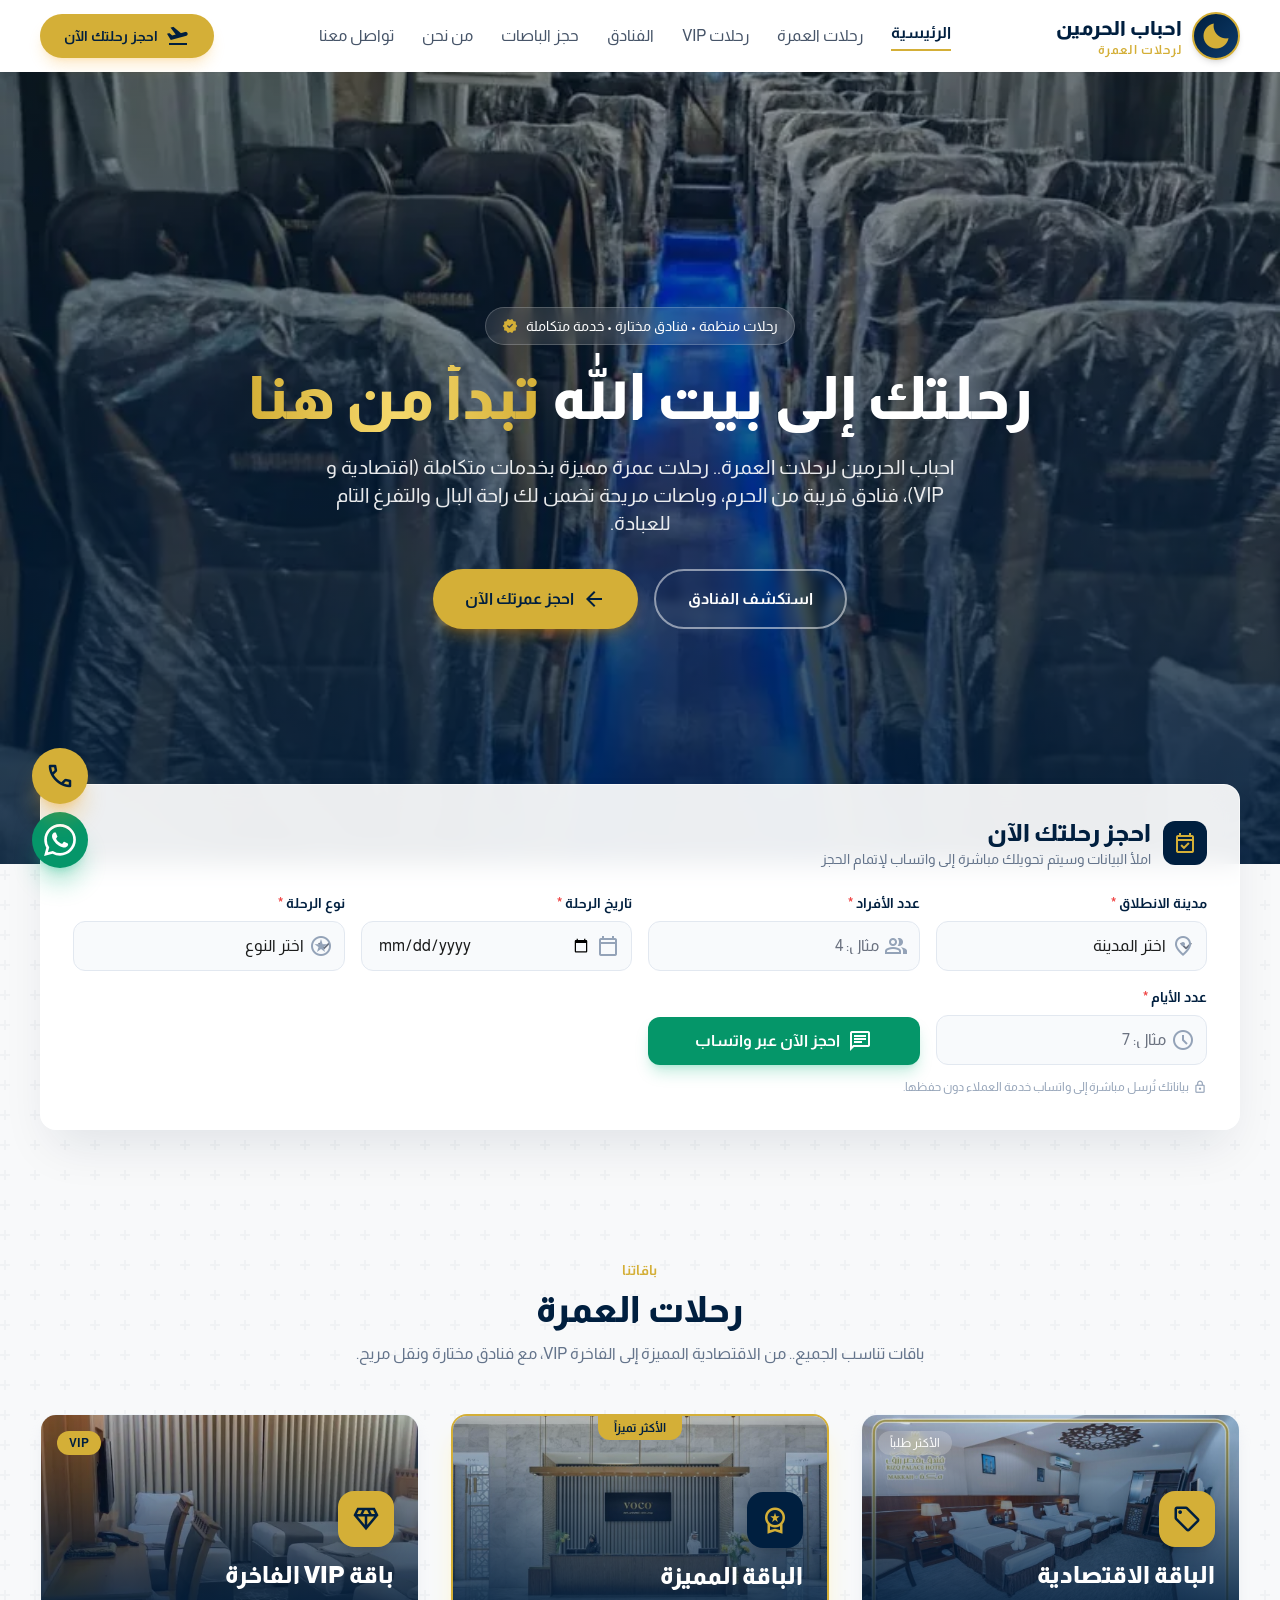
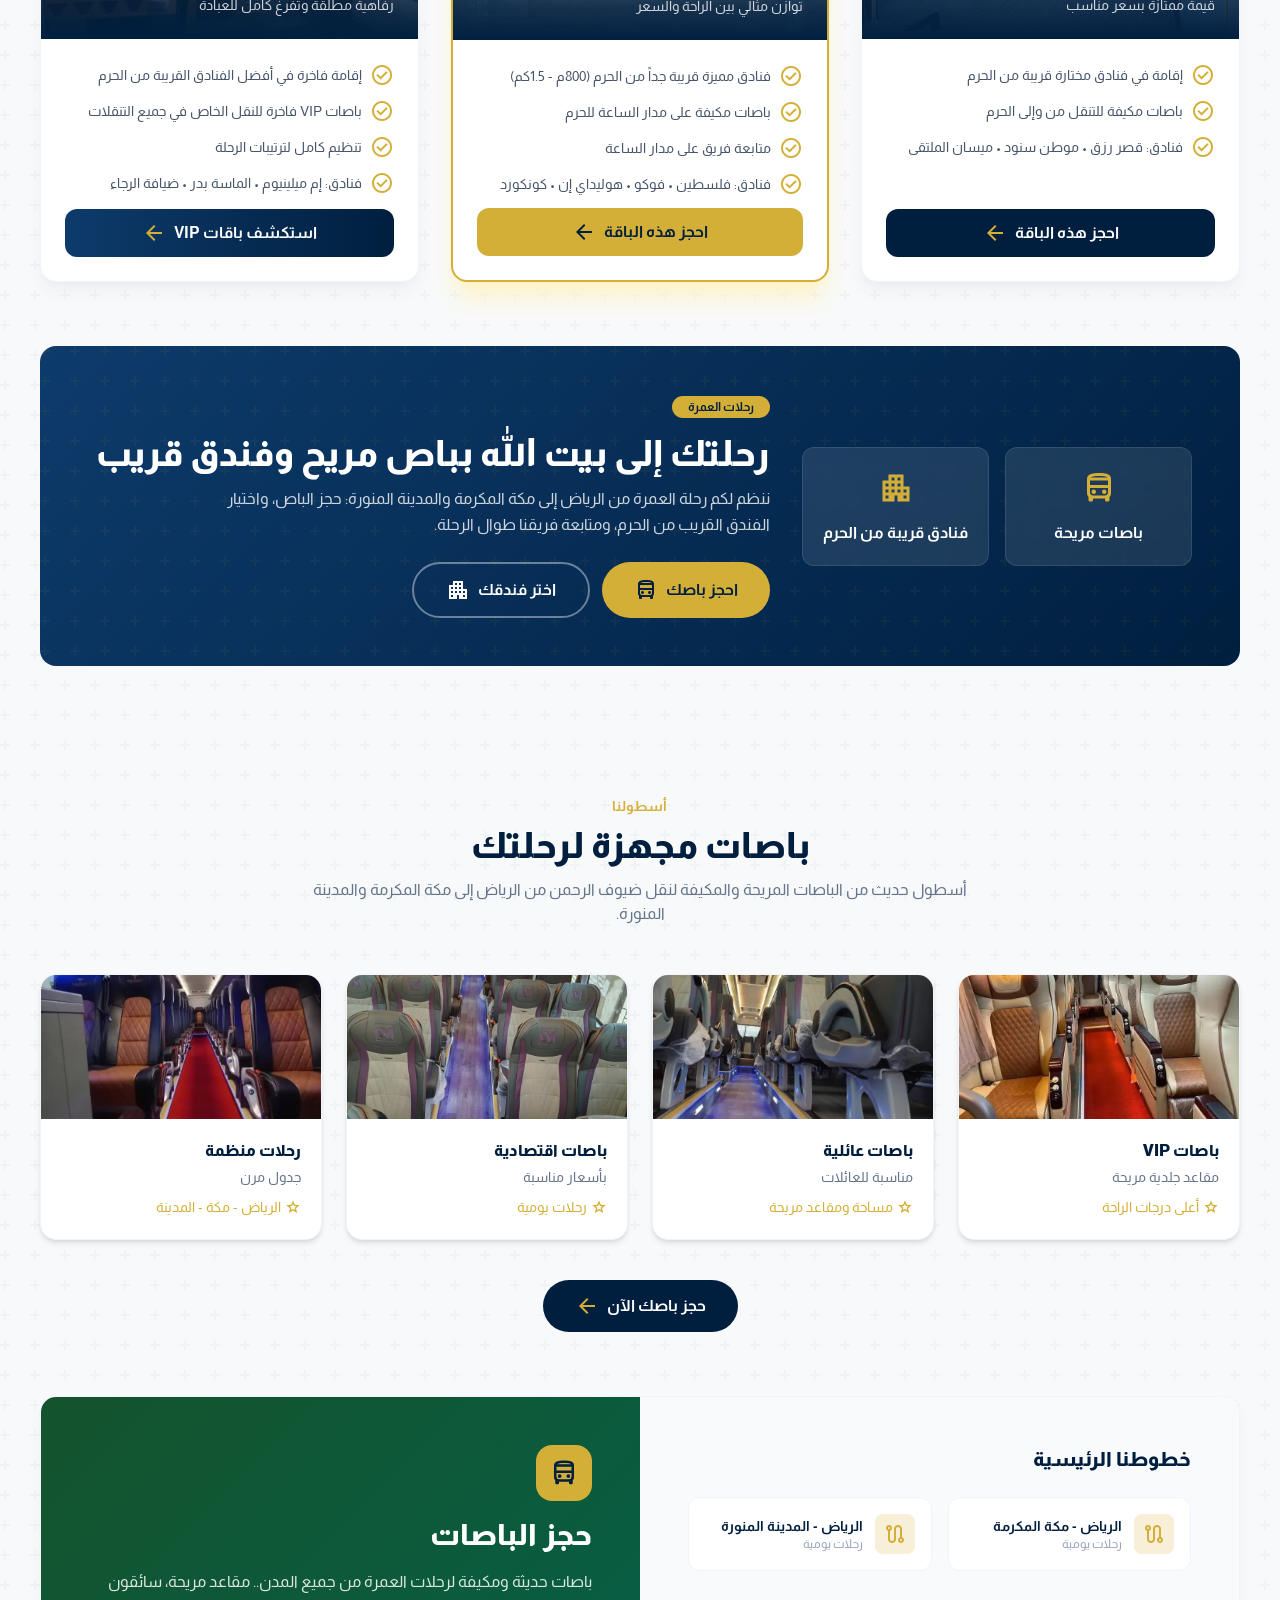
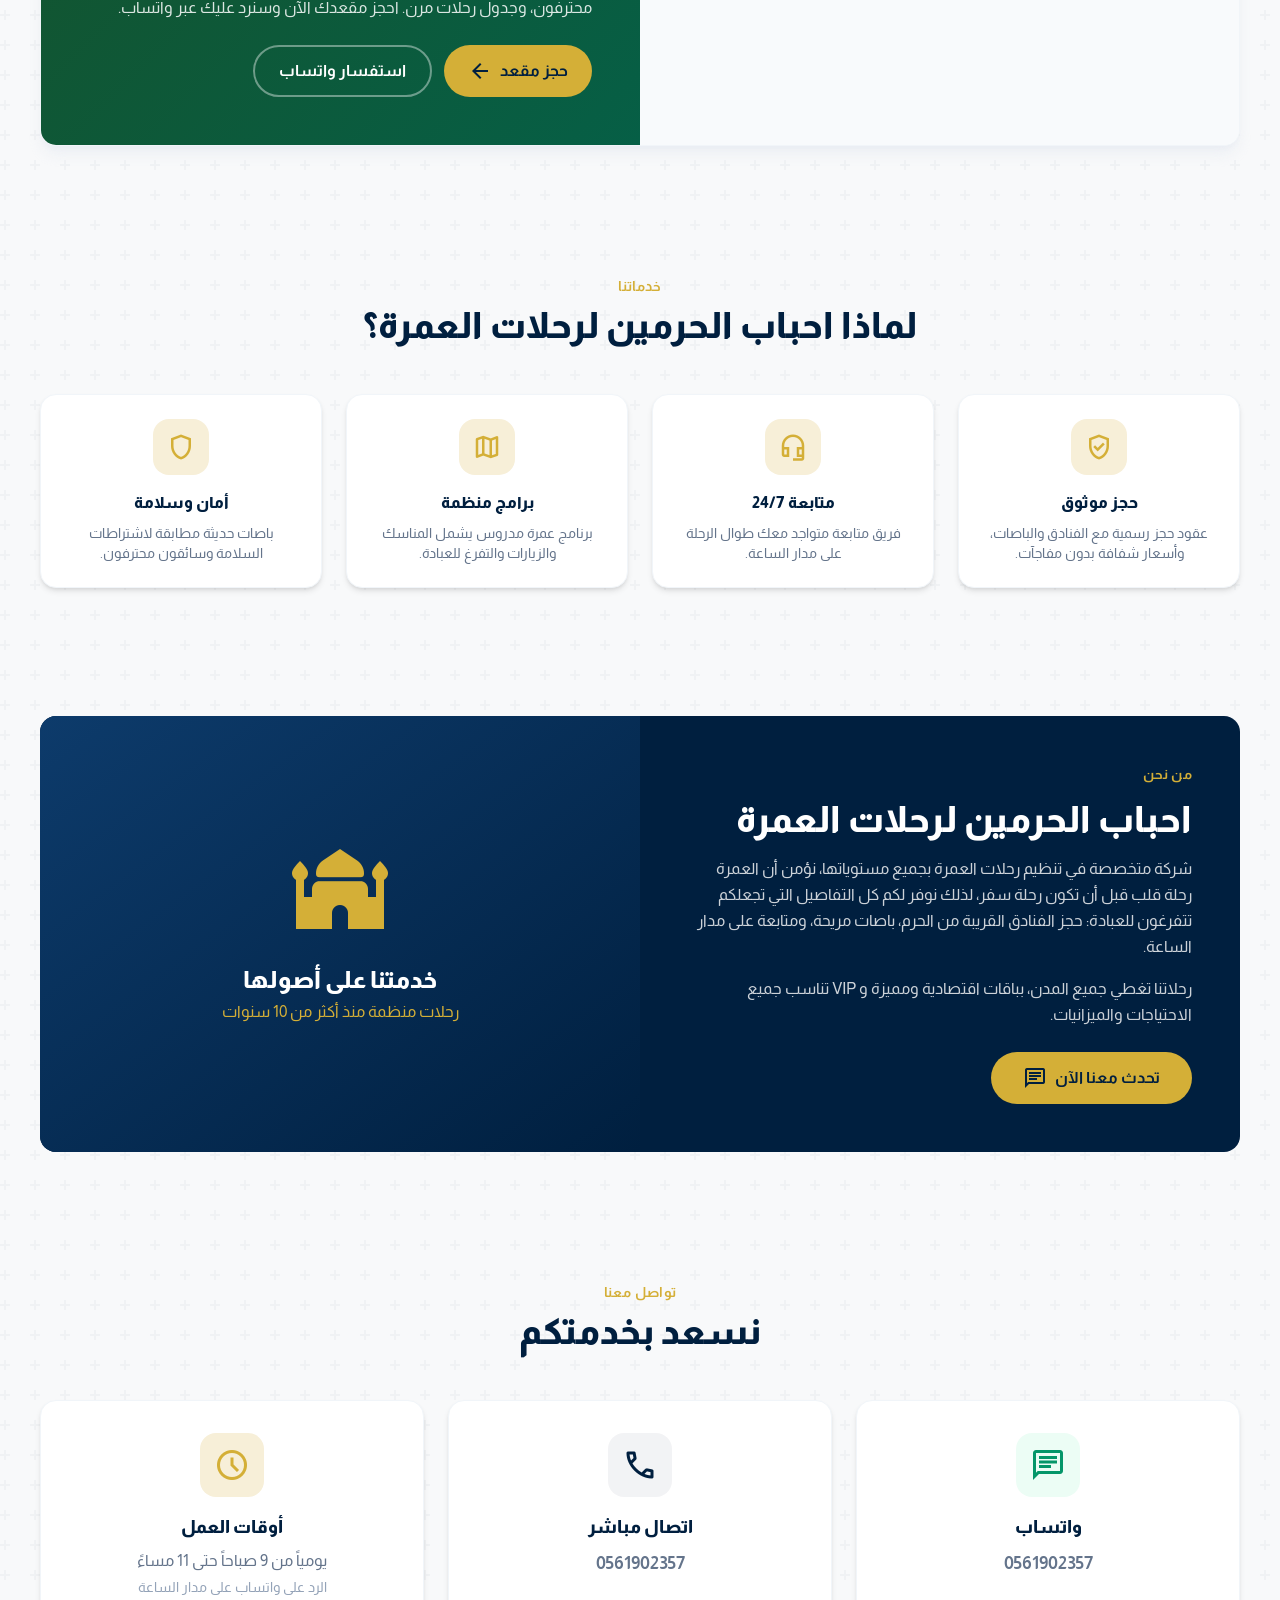
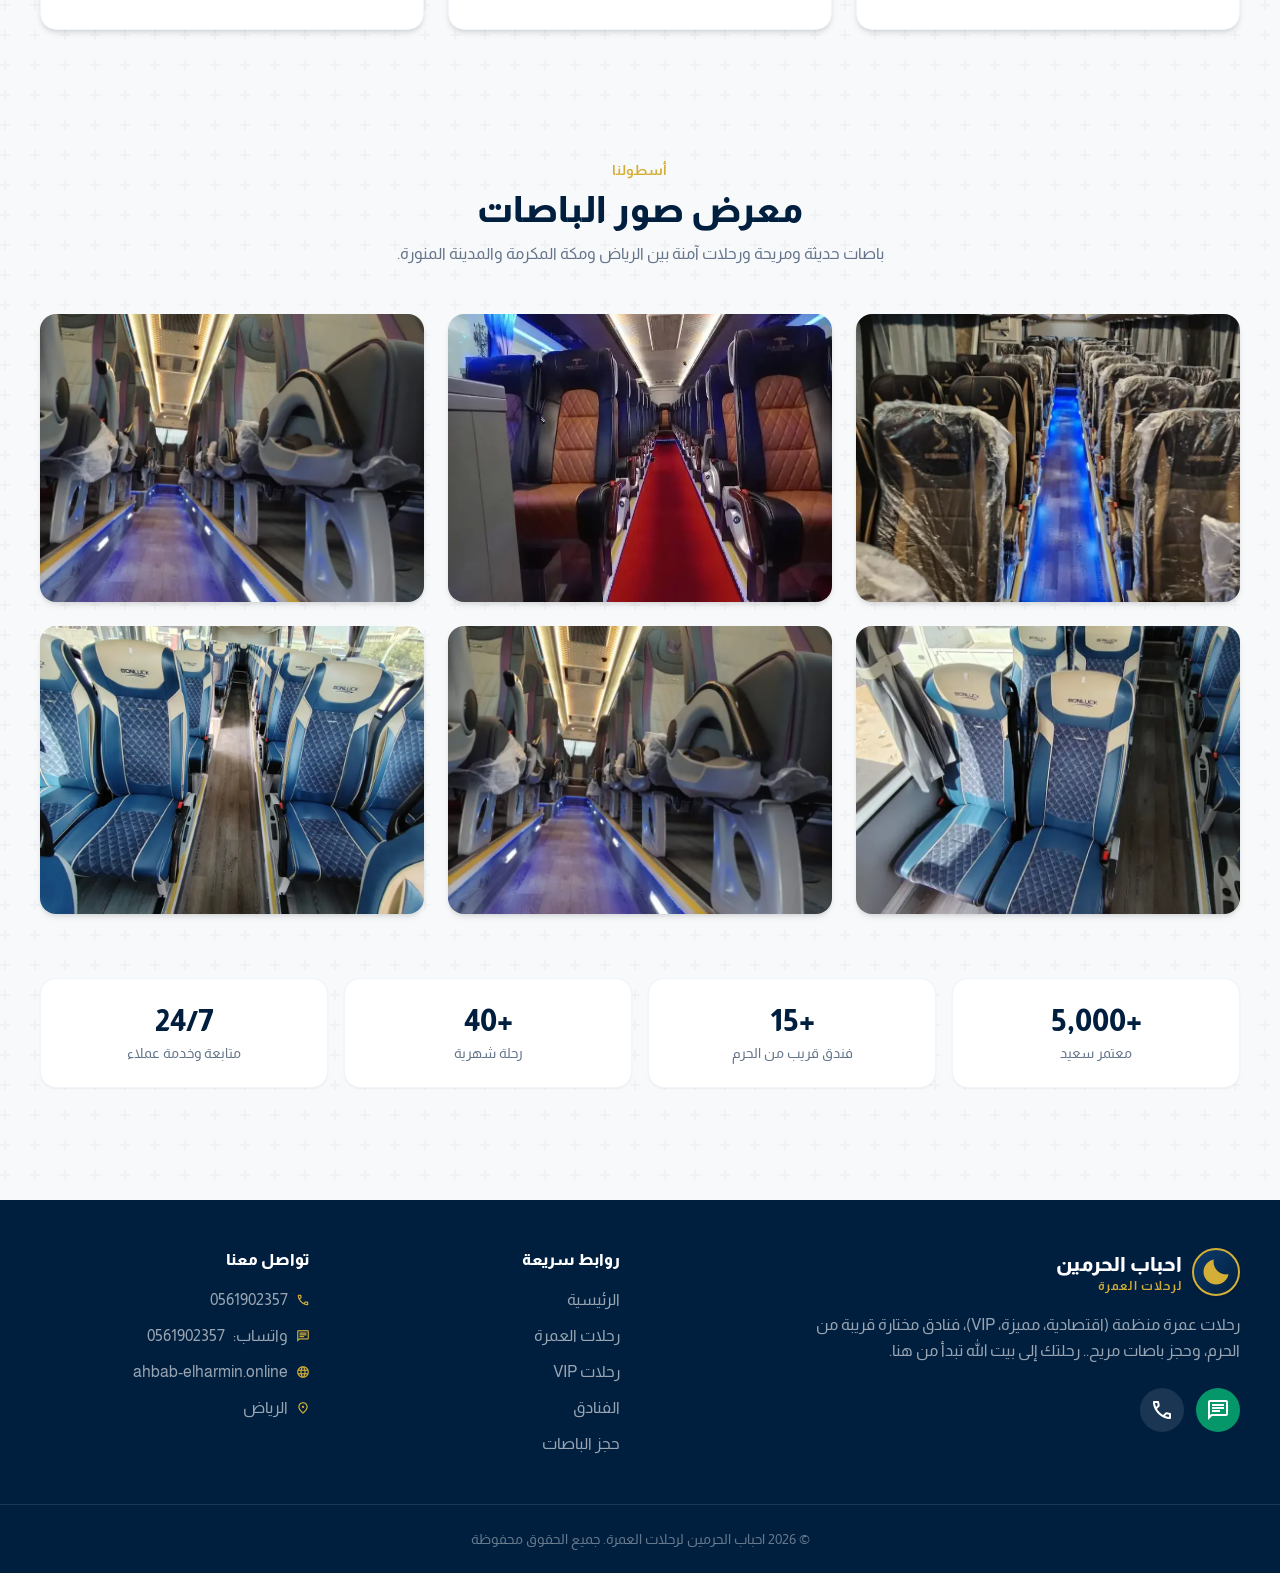
==== commit 73b5489e: "Add files via upload" ====
--- a/index.html
+++ b/index.html
@@ -28,7 +28,7 @@
 <link rel="preload" as="font" type="font/woff2" href="assets/fonts/almarai-700-arabic.woff2" crossorigin/>
 <link rel="preload" as="font" type="font/woff2" href="assets/fonts/almarai-400-arabic.woff2" crossorigin/>
 <link rel="preload" as="font" type="font/woff2" href="assets/fonts/material-symbols.woff2" crossorigin/>
-<link href="assets/site.css?v=20261026" rel="stylesheet"/>
+<link href="assets/site.css?v=20261026b" rel="stylesheet"/>
 <style>
     body { font-family: 'Almarai', sans-serif; background-color: #F8F9FA; color: #1b1c1c; }
     .islamic-pattern {
@@ -56,7 +56,7 @@
         <span class="material-symbols-outlined text-brand-gold text-2xl md:text-3xl" style="font-variation-settings:'FILL' 1;">bedtime</span>
       </span>
       <span class="flex flex-col leading-tight">
-        <span class="font-extrabold text-lg md:text-xl text-brand-navy dark:text-white">احباب الحرمين</span>
+        <span class="font-extrabold text-lg md:text-xl text-brand-navy">احباب الحرمين</span>
         <span class="text-[11px] md:text-xs font-bold text-brand-gold tracking-widest">لرحلات العمرة</span>
       </span>
     </a>
@@ -570,7 +570,7 @@
         <span class="flex items-center gap-2"><span class="material-symbols-outlined text-brand-gold text-sm">call</span><span dir="ltr">0561902357</span></span>
         <span class="flex items-center gap-2"><span class="material-symbols-outlined text-brand-gold text-sm">chat</span>واتساب: <span dir="ltr">0561902357</span></span>
         <span class="flex items-center gap-2"><span class="material-symbols-outlined text-brand-gold text-sm">language</span>ahbab-elharmin.online</span>
-        <span class="flex items-center gap-2"><span class="material-symbols-outlined text-brand-gold text-sm">location_on</span>السعودية</span>
+        <span class="flex items-center gap-2"><span class="material-symbols-outlined text-brand-gold text-sm">location_on</span>الرياض</span>
       </div>
     </div>
   </div>
